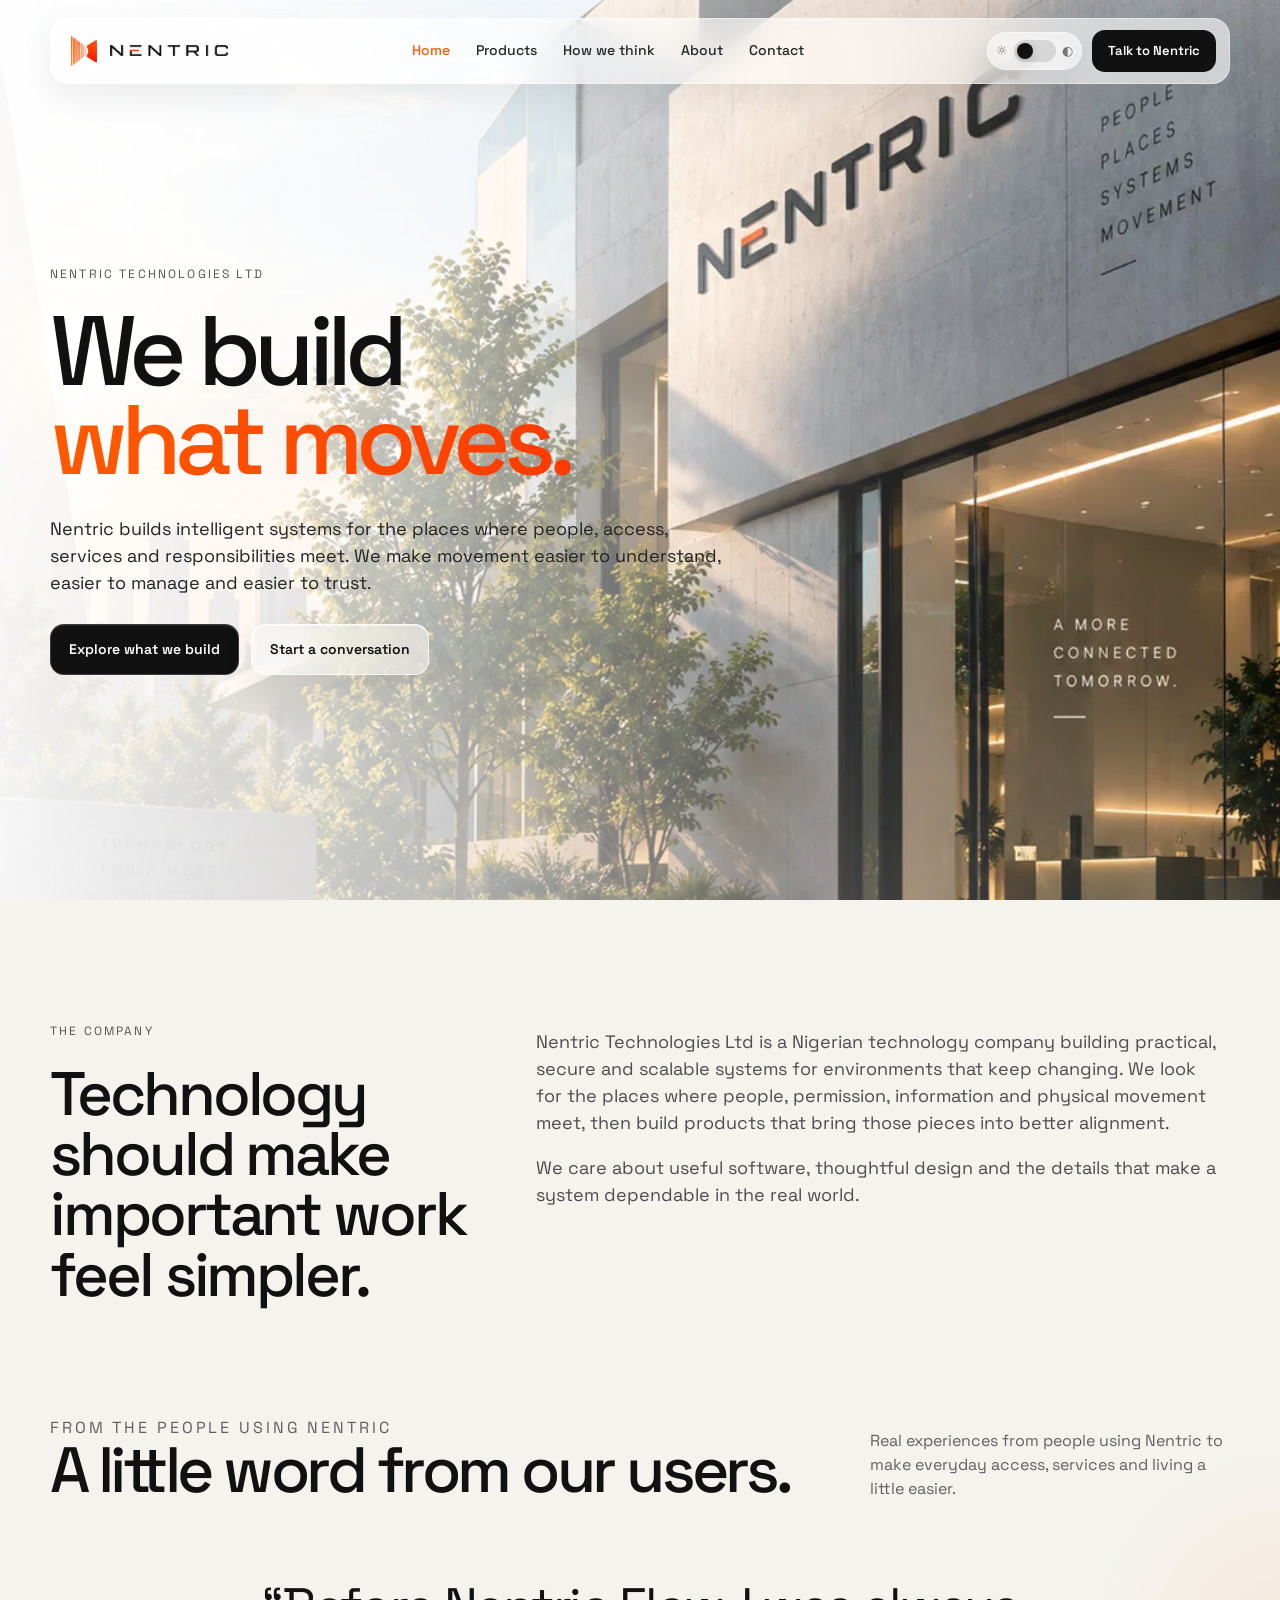
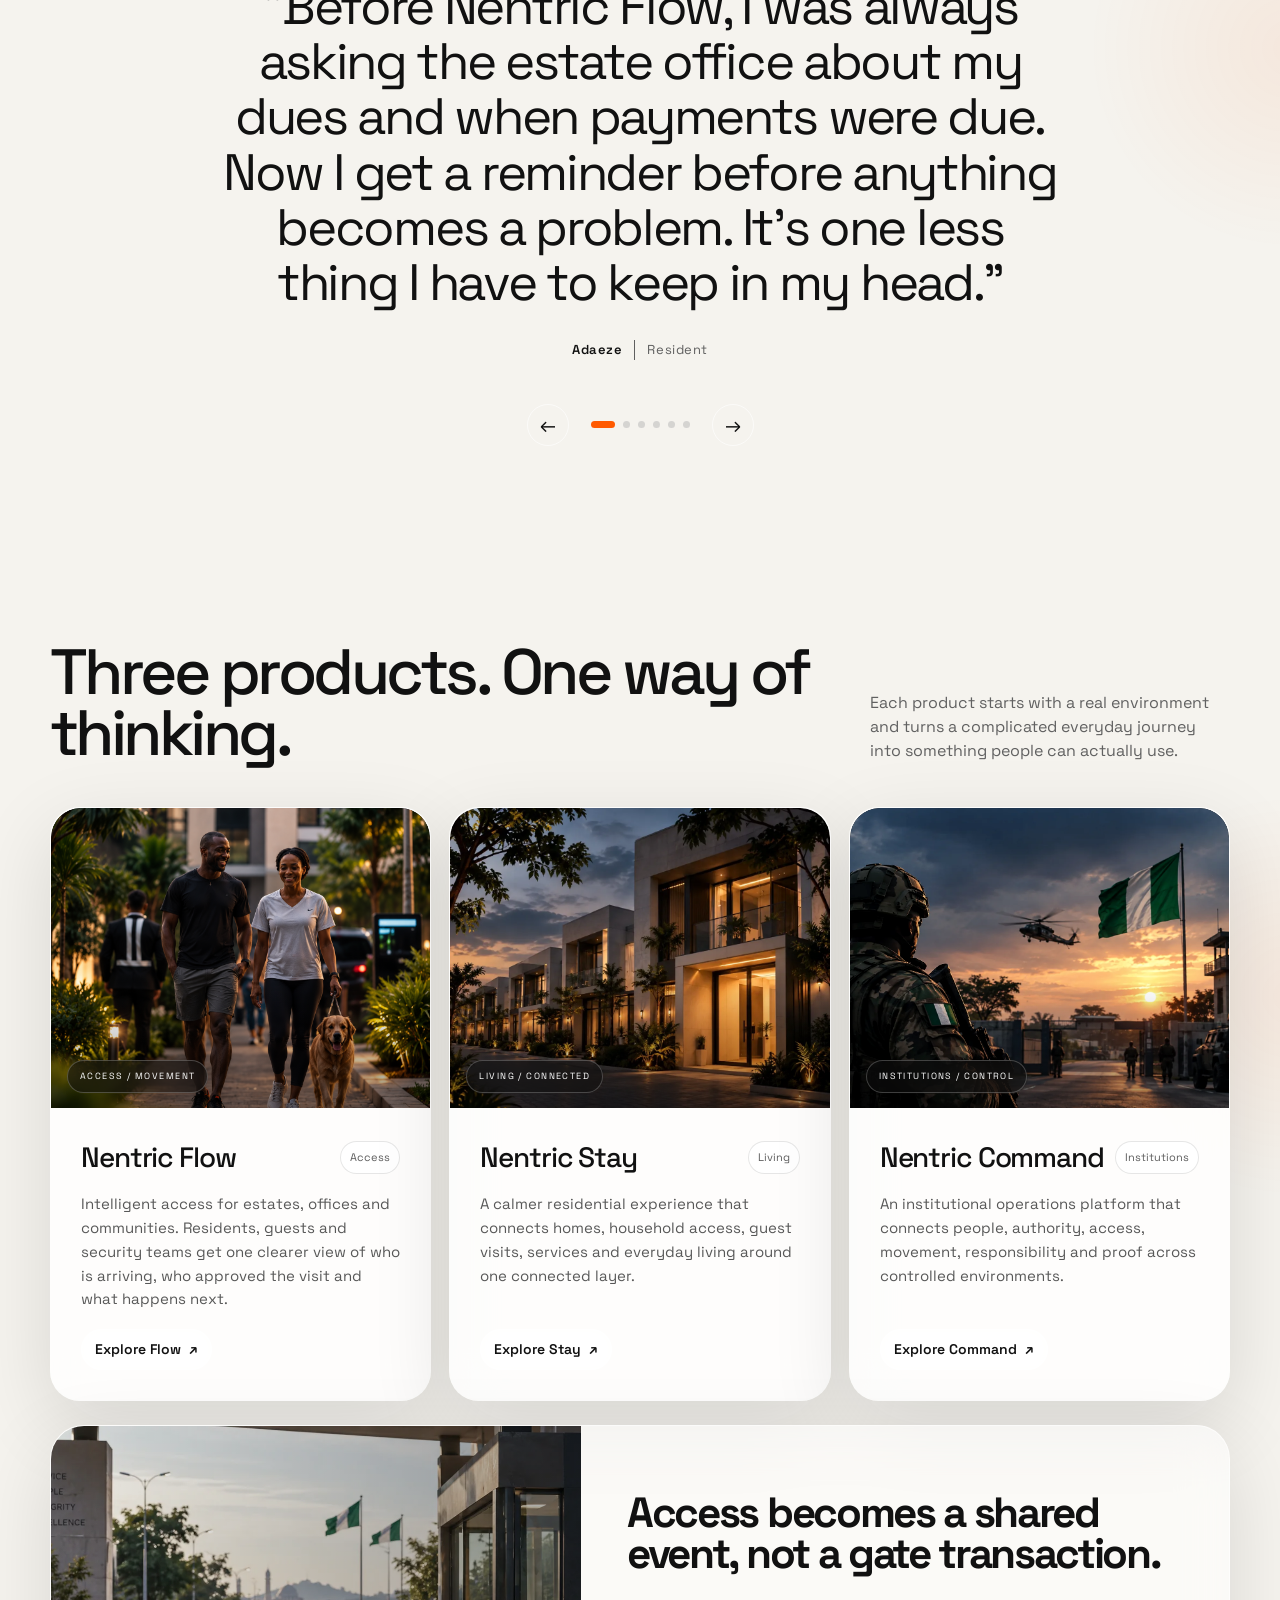
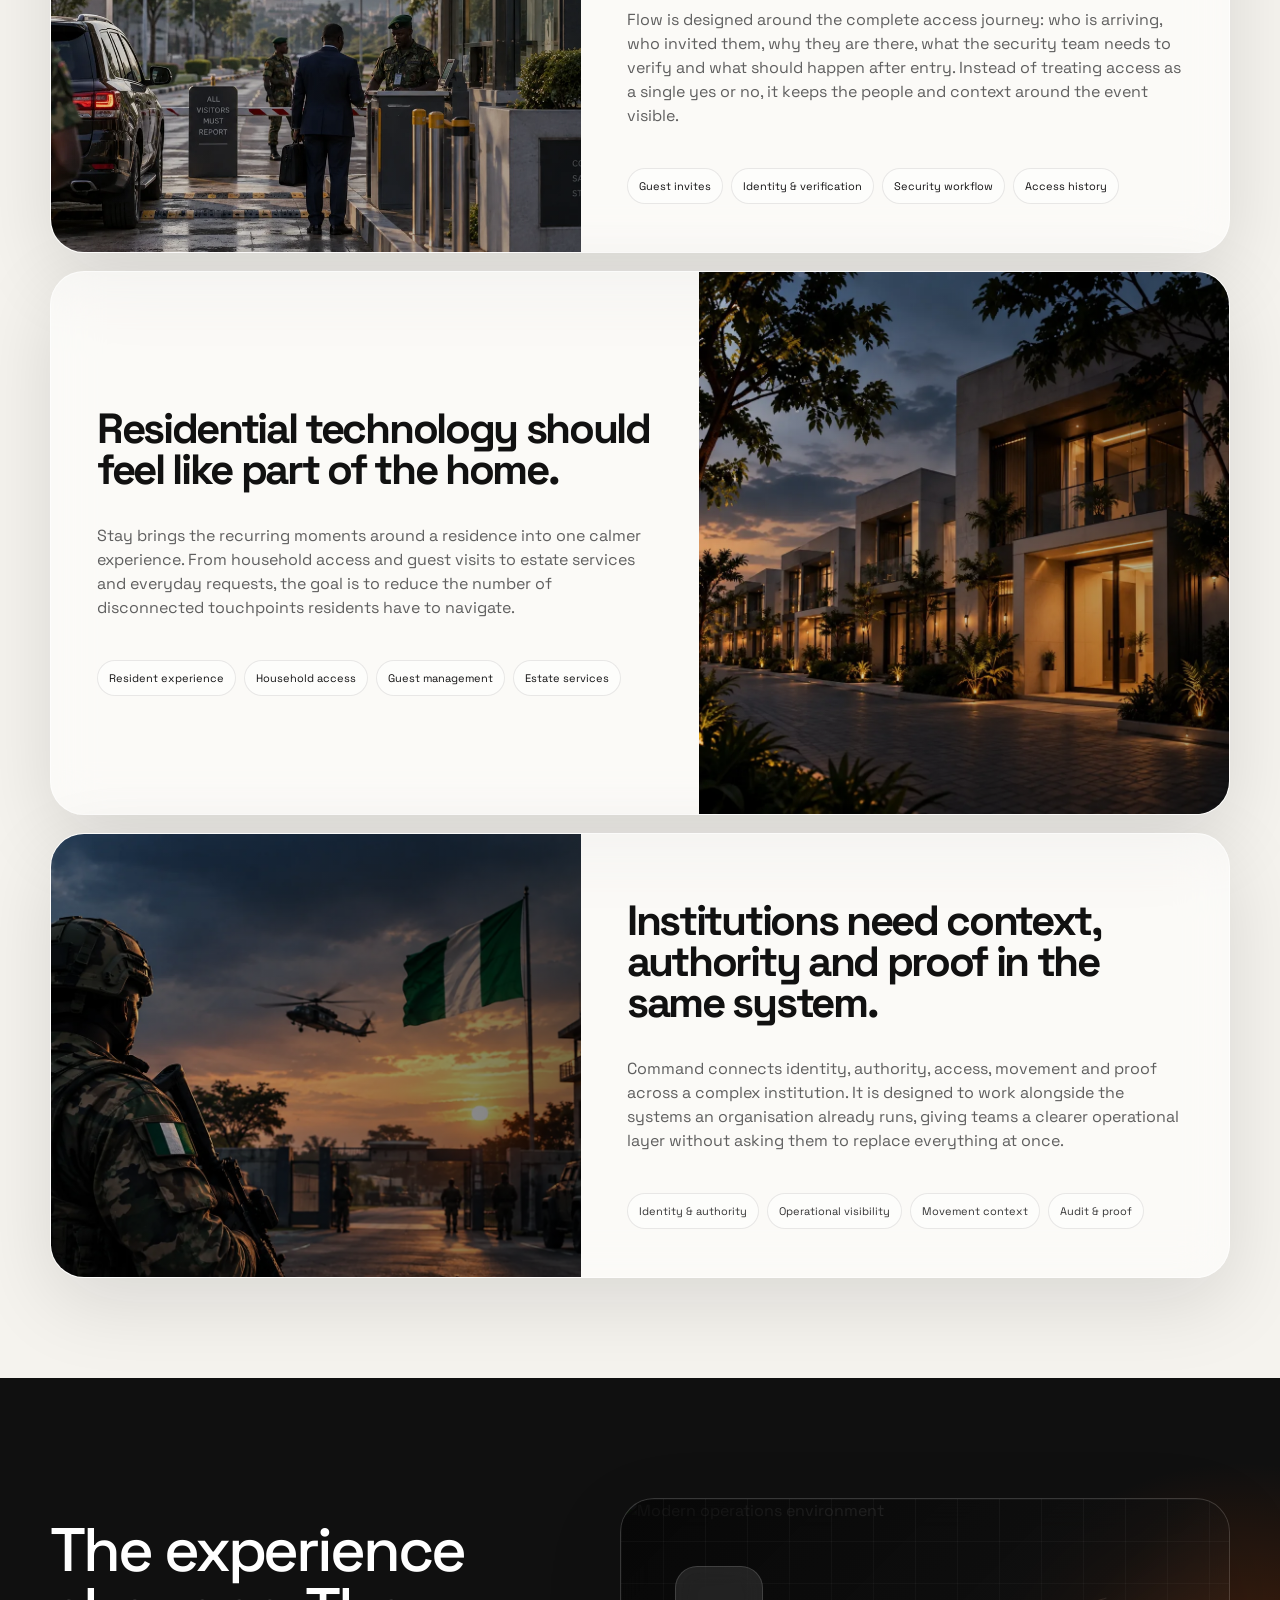
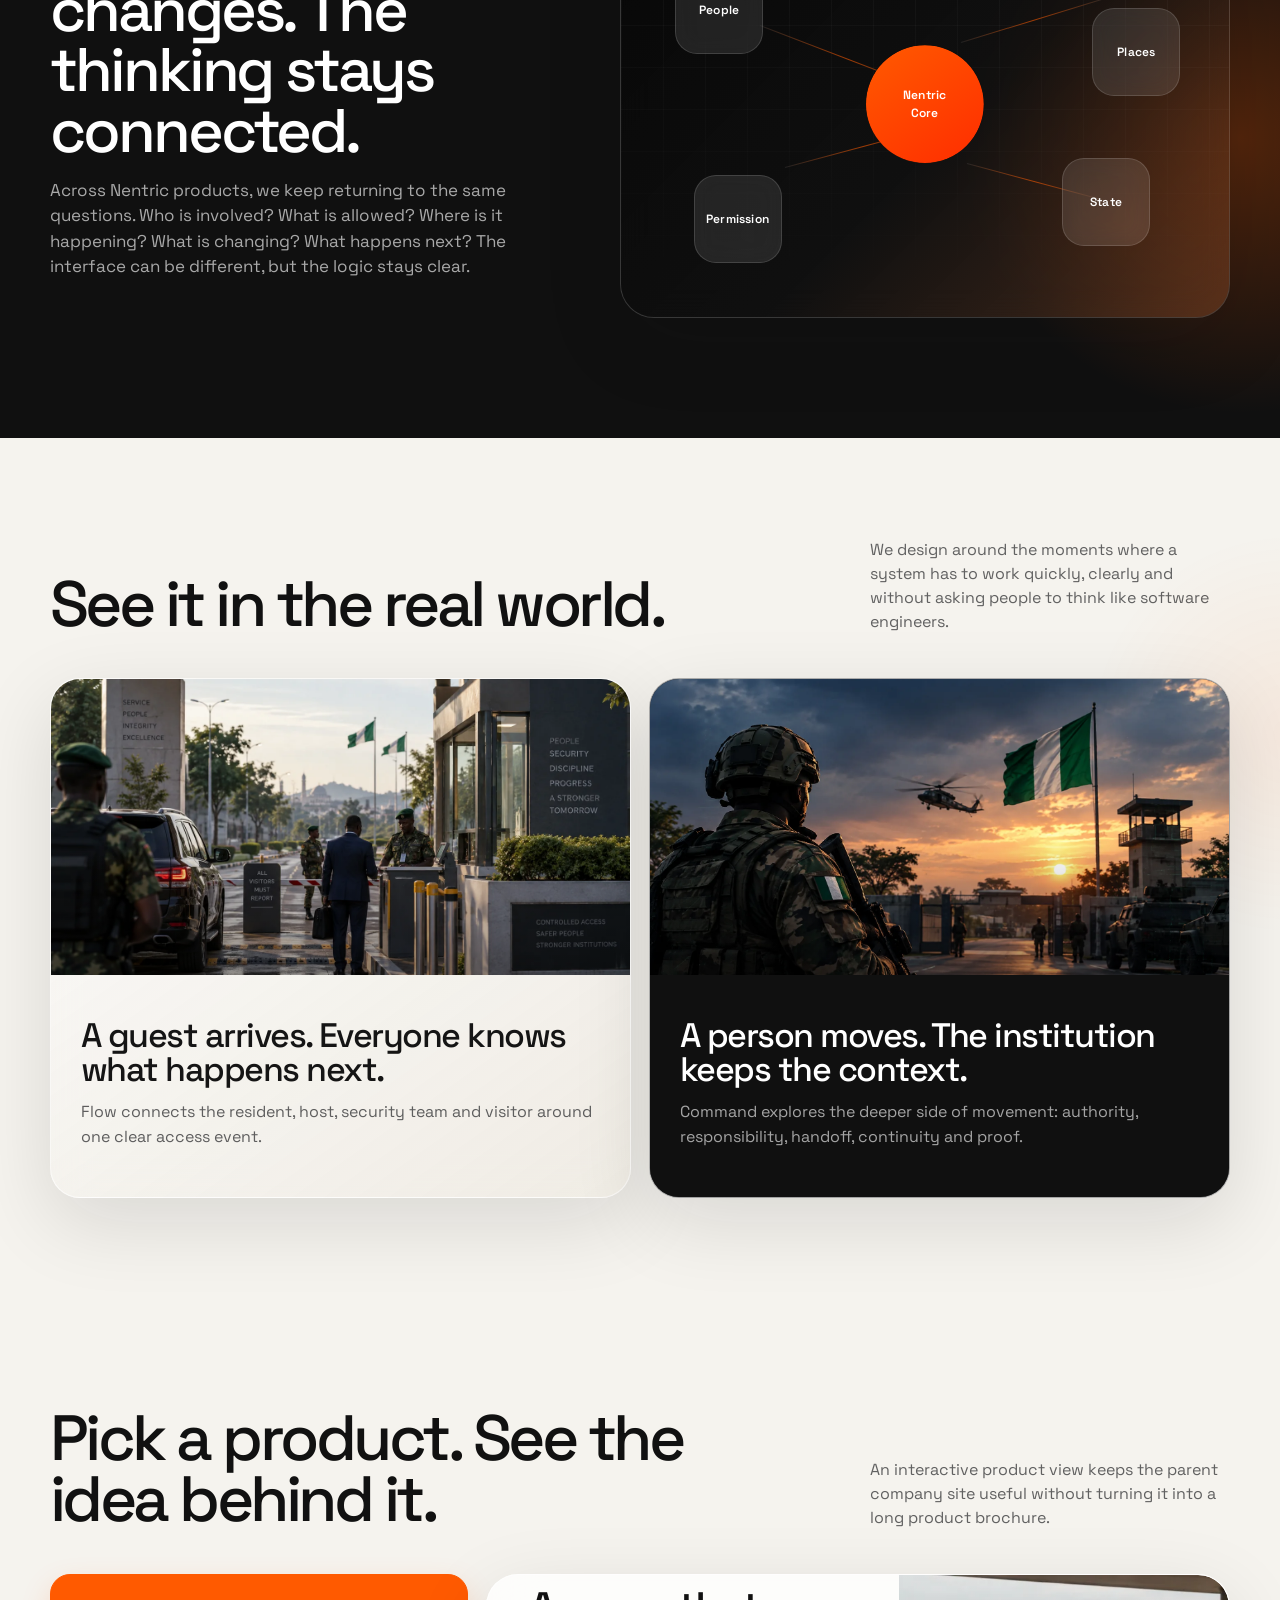
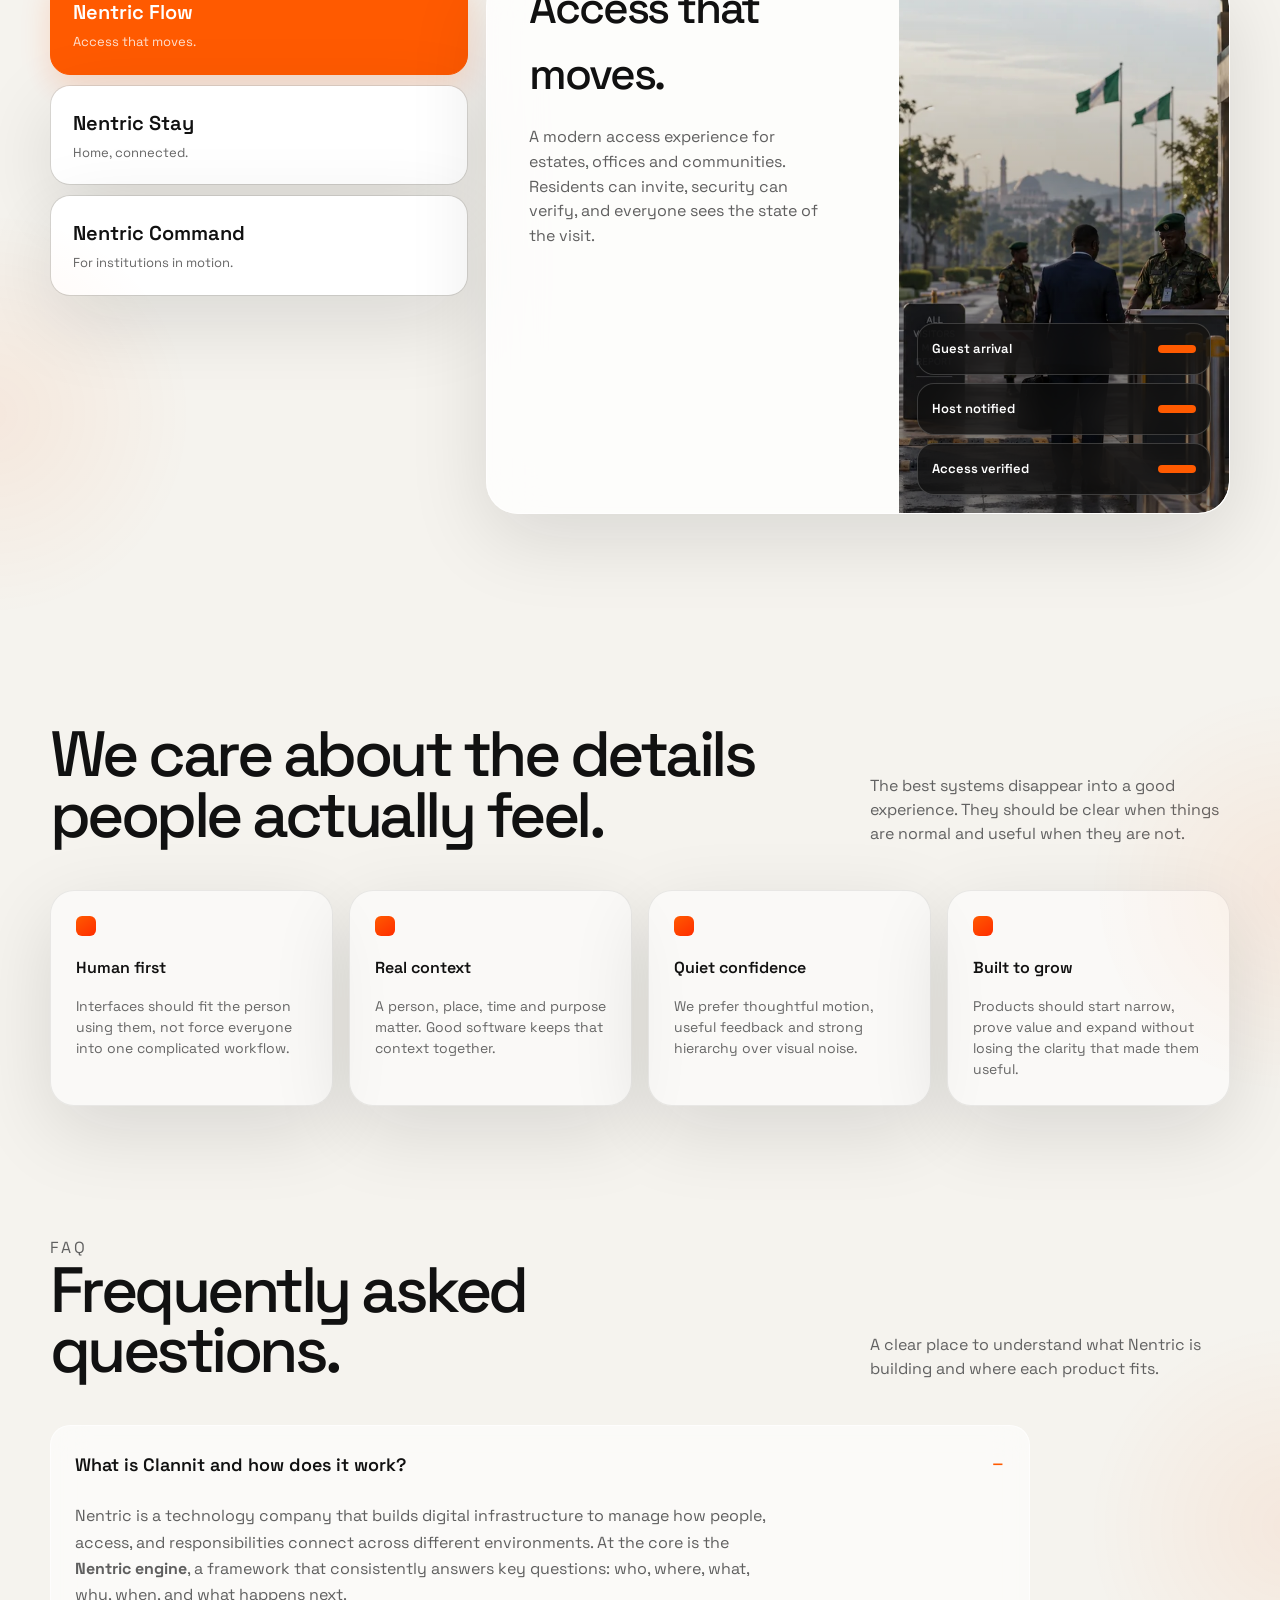
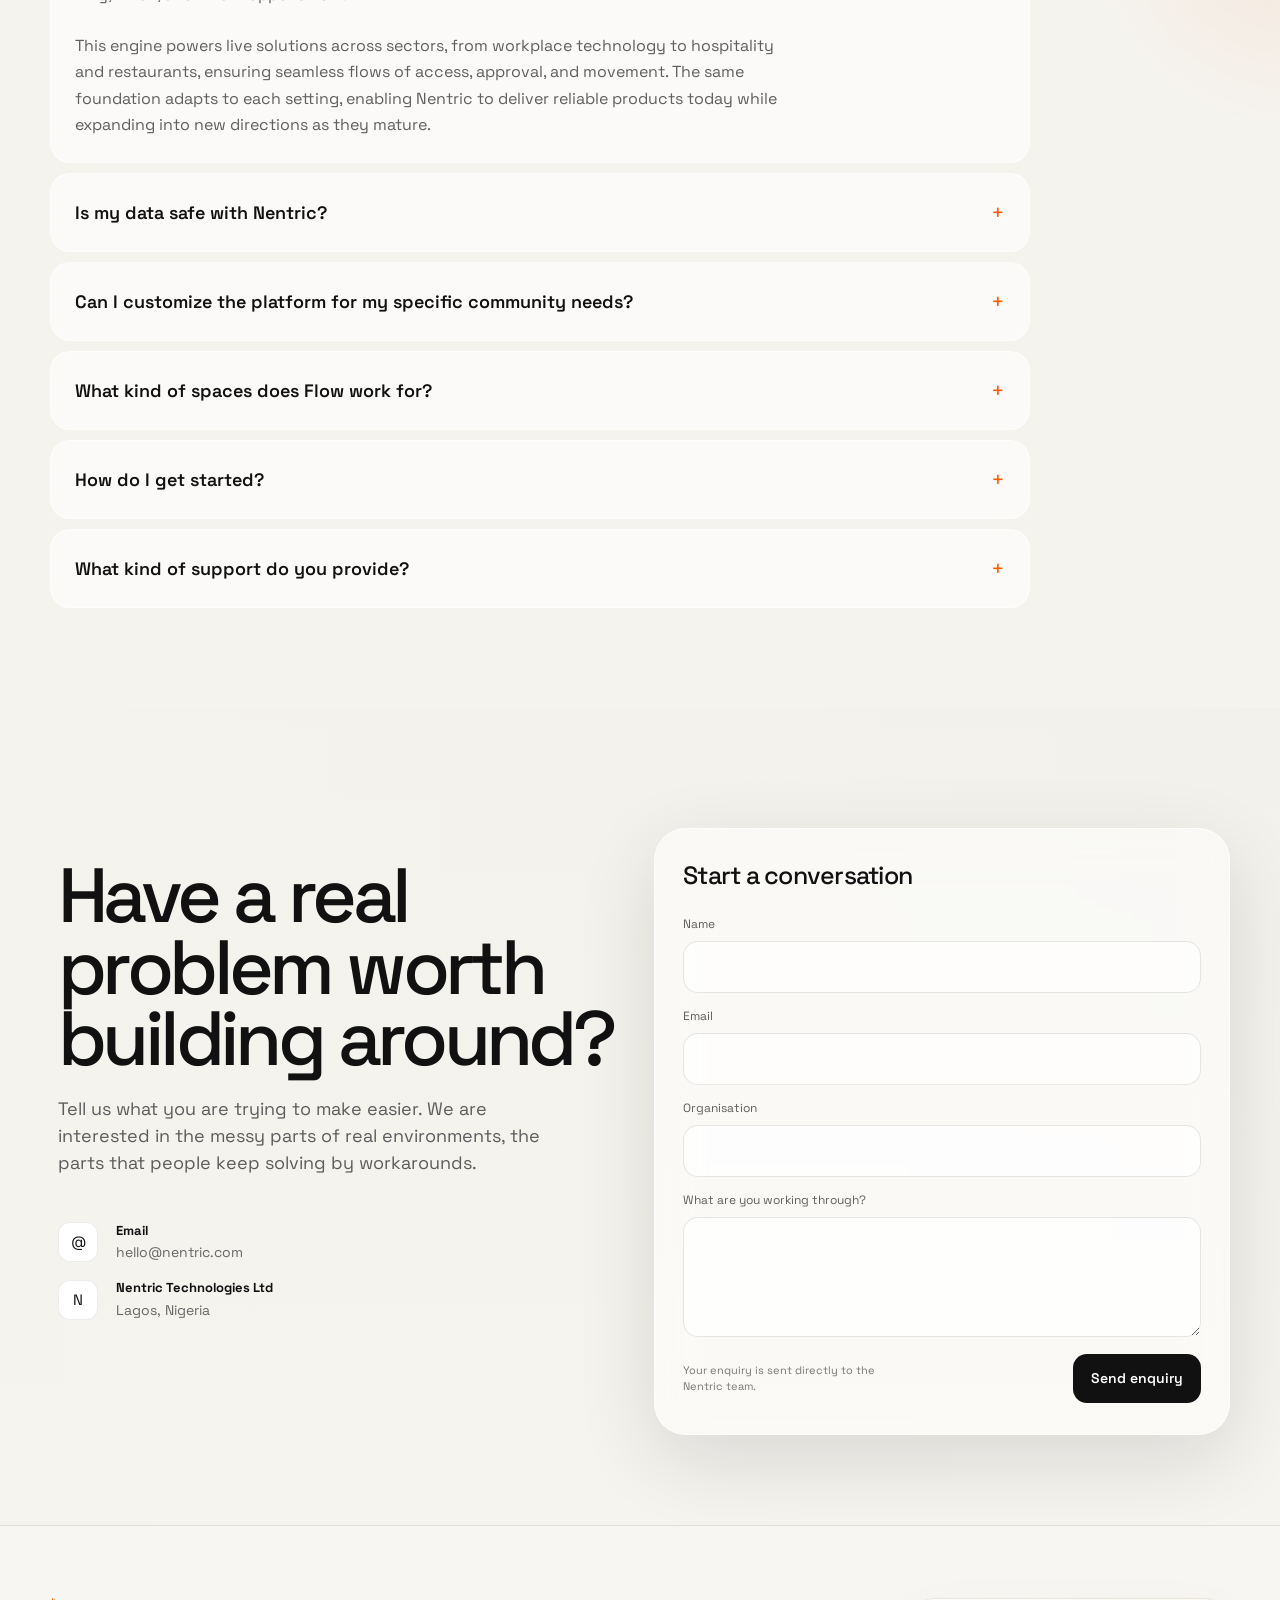
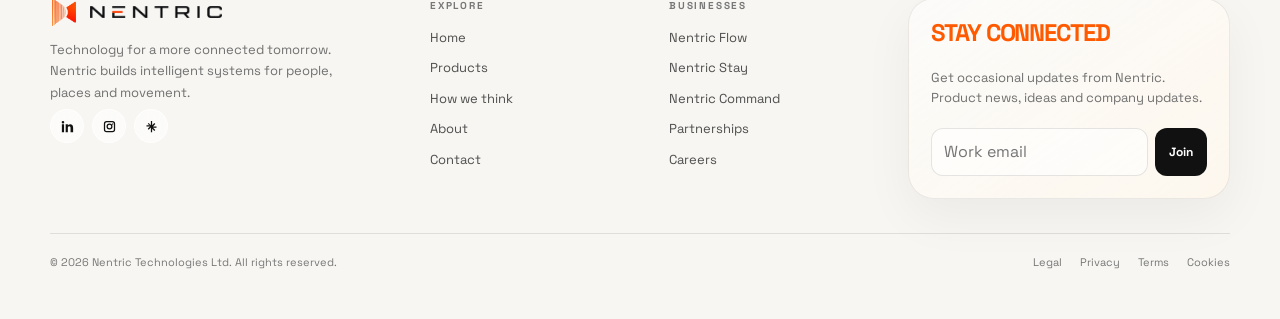
==== index.html @ 9634aa5b "Initial commit via Netlify [skip ci]" ====
<!DOCTYPE html>

<html lang="en">
<head>
<meta charset="utf-8"/>
<meta content="width=device-width, initial-scale=1" name="viewport"/>
<meta content="#111111" name="theme-color"/>
<meta content="Nentric Technologies builds intelligent systems for people, places and the things that move between them." name="description"/>
<title>Nentric Technologies Ltd</title>
<link id="themeFavicon" rel="icon" type="image/png" sizes="64x64" href="assets/favicon-orange.png"/>
<link rel="apple-touch-icon" sizes="180x180" href="assets/apple-touch-icon.png"/>
<link href="https://fonts.googleapis.com" rel="preconnect"/>
<link crossorigin="" href="https://fonts.gstatic.com" rel="preconnect"/>
<link href="https://fonts.googleapis.com/css2?family=Space+Grotesk:wght@300;400;500;600;700&amp;display=swap" rel="stylesheet"/>
<link as="image" fetchpriority="high" href="assets/flow-real-world.webp" rel="preload"/>
<script>(function(){try{var d=localStorage.getItem('nentric-theme')==='dark';if(d)document.documentElement.classList.add('nentric-dark-preload');var f=document.getElementById('themeFavicon');if(f)f.href='assets/favicon-orange.png';}catch(e){}})();</script>
<style id="dark-preload-home">
html.nentric-dark-preload body{background:#080909!important;color:#f7f5f0!important}
html.nentric-dark-preload .site-nav{background:rgba(18,18,18,.62)!important;border-color:rgba(255,255,255,.13)!important;color:#fff!important}
html.nentric-dark-preload .nav-links a{color:#eee!important}
html.nentric-dark-preload .nav-cta{background:#fff!important;color:#111!important}
html.nentric-dark-preload .brand-wordmark{content:url('assets/nentric_wordmark_dark.png')!important}
</style>
<style>

  :root{
    --sunfire:#FF5A00;
    --vermilion:#FF2D00;
    --amber:#FFB43D;
    --bone:#FFF4E6;
    --onyx:#111111;
    --ink:#171717;
    --muted:#6E6E6E;
    --line:rgba(17,17,17,.10);
    --glass:rgba(255,255,255,.48);
    --glass-dark:rgba(17,17,17,.50);
    --shadow:0 20px 70px rgba(17,17,17,.10);
    --radius:28px;
  }
  *{box-sizing:border-box}
  html{scroll-behavior:smooth}
  body{
    margin:0;
    background:#f7f6f2;
    color:var(--onyx);
    font-family:'Space Grotesk',system-ui,-apple-system,BlinkMacSystemFont,'Segoe UI',sans-serif;
    line-height:1.5;
    overflow-x:hidden;
  }
  a{color:inherit;text-decoration:none}
  button,input,textarea{font:inherit}
  button{cursor:pointer}
  img{display:block;max-width:100%}

  .shell{width:min(1180px,calc(100% - 40px));margin:0 auto}

  .site-nav{
    position:fixed;top:18px;left:50%;transform:translateX(-50%);z-index:50;
    width:min(1180px,calc(100% - 32px));
    display:flex;align-items:center;justify-content:space-between;
    padding:11px 13px 11px 18px;
    border:1px solid rgba(255,255,255,.42);
    background:rgba(255,255,255,.60);
    backdrop-filter:blur(18px) saturate(125%);
    -webkit-backdrop-filter:blur(18px) saturate(125%);
    border-radius:18px;
    box-shadow:0 12px 35px rgba(0,0,0,.07);
  }
  .brand-lockup{display:flex;align-items:center;gap:11px;min-width:0}
  .brand-mark{width:33px;height:33px;object-fit:contain}
  .brand-word{font-size:14px;letter-spacing:.24em;font-weight:600;white-space:nowrap}
  .nav-links{display:flex;gap:26px;align-items:center}
  .nav-links a{font-size:14px;font-weight:500;color:#252525;transition:opacity .2s ease}
  .nav-links a:hover{opacity:.62}
  .nav-cta{
    border:0;border-radius:13px;padding:11px 16px;font-weight:600;font-size:13px;
    background:var(--onyx);color:#fff;transition:transform .2s ease,background .2s ease;
  }
  .nav-cta:hover{transform:translateY(-1px);background:#000}

  .hero{min-height:100vh;display:flex;align-items:center;position:relative;overflow:hidden;padding:140px 0 85px}
  .hero::before{content:"";position:absolute;inset:-20%;background:
    radial-gradient(circle at 76% 30%,rgba(255,90,0,.34),transparent 24%),
    radial-gradient(circle at 32% 65%,rgba(255,180,61,.16),transparent 26%),
    linear-gradient(130deg,#f7f6f2 0%,#fff7ec 55%,#f3f1eb 100%);z-index:-3}
  .hero-grid{display:grid;grid-template-columns:1.1fr .9fr;gap:58px;align-items:center}
  .eyebrow{font-size:12px;letter-spacing:.18em;text-transform:uppercase;color:#555;margin-bottom:24px}
  .hero h1{font-size:clamp(58px,7.7vw,112px);line-height:.90;letter-spacing:-.07em;margin:0;max-width:820px;font-weight:500}
  .hero h1 span{display:block}
  .hero h1 .accent{background:linear-gradient(90deg,var(--sunfire),var(--vermilion));-webkit-background-clip:text;background-clip:text;color:transparent}
  .hero-copy{max-width:610px;font-size:18px;color:#444;margin:30px 0 28px}
  .hero-actions{display:flex;gap:12px;flex-wrap:wrap}
  .btn{border:0;border-radius:14px;padding:14px 18px;font-size:14px;font-weight:600;transition:all .2s ease}
  .btn-primary{background:var(--onyx);color:#fff}
  .btn-primary:hover{transform:translateY(-2px);box-shadow:0 12px 26px rgba(17,17,17,.18)}
  .btn-secondary{background:rgba(255,255,255,.62);border:1px solid rgba(17,17,17,.10);backdrop-filter:blur(15px);-webkit-backdrop-filter:blur(15px)}
  .btn-secondary:hover{background:#fff}

  .hero-visual{position:relative;min-height:500px}
  .hero-card{position:absolute;border-radius:32px;box-shadow:var(--shadow);overflow:hidden}
  .hero-main-card{inset:20px 12px 40px 25px;background:linear-gradient(145deg,#1a1a1a,#0f0f0f 55%,#2a130c);color:#fff;padding:38px;display:flex;flex-direction:column;justify-content:space-between}
  .hero-main-card .topline{display:flex;justify-content:space-between;font-size:12px;letter-spacing:.12em;text-transform:uppercase;opacity:.72}
  .hero-main-card h2{font-size:52px;line-height:.95;letter-spacing:-.05em;margin:70px 0 20px;font-weight:500}
  .hero-main-card p{max-width:310px;color:rgba(255,255,255,.65);font-size:15px}
  .hero-chip{position:absolute;right:0;top:0;width:190px;padding:18px;border-radius:24px;background:rgba(255,255,255,.68);backdrop-filter:blur(18px);-webkit-backdrop-filter:blur(18px);border:1px solid rgba(255,255,255,.65);box-shadow:var(--shadow)}
  .hero-chip .mini-mark{width:58px;height:58px;margin-bottom:12px}
  .hero-chip strong{display:block;font-size:14px;margin-bottom:6px}
  .hero-chip span{display:block;color:#555;font-size:12px}
  .hero-orb{position:absolute;left:-12px;bottom:0;width:150px;height:150px;border-radius:50%;background:linear-gradient(145deg,var(--sunfire),var(--vermilion));filter:blur(.2px);box-shadow:0 30px 80px rgba(255,90,0,.34)}

  .intro{padding:110px 0 55px}
  .intro-grid{display:grid;grid-template-columns:.75fr 1.25fr;gap:70px;align-items:start}
  .display{font-size:clamp(36px,4.8vw,67px);line-height:.98;letter-spacing:-.05em;font-weight:500;margin:0}
  .intro-copy{font-size:18px;color:#4d4d4d;max-width:690px}
  .accent-line{width:92px;height:4px;border-radius:4px;background:linear-gradient(90deg,var(--sunfire),var(--vermilion));margin:28px 0}

  .ribbon{padding:18px 0 72px;overflow:hidden}
  .ribbon-track{display:flex;gap:15px;width:max-content;animation:drift 22s linear infinite}
  .ribbon-item{display:flex;align-items:center;gap:18px;font-size:14px;color:#5e5e5e;white-space:nowrap}
  .ribbon-dot{width:8px;height:8px;background:var(--sunfire);border-radius:50%}
  @keyframes drift{to{transform:translateX(-34%)}}

  .section{padding:100px 0}
  .section-head{display:flex;justify-content:space-between;gap:30px;align-items:end;margin-bottom:44px}
  .section-head h2{font-size:clamp(40px,5vw,72px);letter-spacing:-.055em;line-height:.95;margin:0;font-weight:500;max-width:760px}
  .section-head p{max-width:360px;color:#616161;margin:0;font-size:16px}

  .products{display:grid;grid-template-columns:repeat(3,1fr);gap:18px}
  .product-card{position:relative;border-radius:30px;min-height:430px;padding:26px;overflow:hidden;border:1px solid rgba(17,17,17,.08);background:#fff;transition:transform .25s ease,box-shadow .25s ease}
  .product-card:hover{transform:translateY(-5px);box-shadow:0 24px 60px rgba(17,17,17,.10)}
  .product-card::after{content:"";position:absolute;inset:auto -25% -45% 25%;width:260px;height:260px;border-radius:50%;background:radial-gradient(circle,rgba(255,90,0,.20),transparent 68%);pointer-events:none}
  .product-top{display:flex;justify-content:space-between;align-items:start}
  .product-name{font-size:28px;letter-spacing:-.04em;font-weight:500}
  .product-badge{font-size:11px;border:1px solid rgba(17,17,17,.10);border-radius:999px;padding:7px 9px;color:#5d5d5d;background:#fafafa}
  .product-card p{font-size:16px;color:#585858;max-width:290px;margin-top:22px}
  .product-open{position:absolute;left:26px;bottom:24px;border:0;background:none;padding:0;font-weight:600;font-size:14px}
  .product-visual{position:absolute;right:0;bottom:0;width:58%;height:52%;border-top-left-radius:36px;background:linear-gradient(145deg,#fff3e7,#ffffff);border-top:1px solid rgba(255,90,0,.14);border-left:1px solid rgba(255,90,0,.12);display:grid;place-items:center}
  .product-flow .product-visual{background:linear-gradient(145deg,#fff3e7,#fff)}
  .product-command .product-visual{background:linear-gradient(145deg,#191919,#2b180f)}
  .product-stay .product-visual{background:linear-gradient(145deg,#efece5,#fff)}
  .visual-mark{width:110px;height:110px;object-fit:contain;filter:drop-shadow(0 20px 35px rgba(255,90,0,.18))}
  .command-orbit{width:150px;height:150px;border-radius:50%;border:1px solid rgba(255,255,255,.22);position:relative}
  .command-orbit::before,.command-orbit::after{content:"";position:absolute;inset:18px;border-radius:50%;border:1px dashed rgba(255,255,255,.15)}
  .command-orbit::after{inset:48px;border-color:rgba(255,90,0,.55)}
  .stay-home{width:140px;height:110px;border-radius:22px;background:rgba(255,255,255,.72);border:1px solid rgba(17,17,17,.08);backdrop-filter:blur(15px);-webkit-backdrop-filter:blur(15px);box-shadow:0 18px 45px rgba(17,17,17,.10);position:relative}
  .stay-home::before{content:"";position:absolute;left:25px;right:25px;top:30px;height:50px;border-radius:14px 14px 18px 18px;background:linear-gradient(180deg,#fff,#f1ede4)}
  .stay-home::after{content:"";position:absolute;left:60px;top:54px;width:20px;height:28px;border-radius:7px;background:var(--sunfire)}

  .system-section{padding:120px 0;background:#101010;color:#fff;position:relative;overflow:hidden}
  .system-section::before{content:"";position:absolute;width:600px;height:600px;border-radius:50%;background:radial-gradient(circle,rgba(255,90,0,.28),transparent 65%);right:-260px;top:60px}
  .system-inner{display:grid;grid-template-columns:.9fr 1.1fr;gap:70px;align-items:center;position:relative}
  .system-section .eyebrow{color:rgba(255,255,255,.50)}
  .system-section .display{color:#fff}
  .system-copy{color:rgba(255,255,255,.64);font-size:17px;max-width:520px}
  .system-stage{min-height:420px;border-radius:34px;background:rgba(255,255,255,.07);border:1px solid rgba(255,255,255,.11);backdrop-filter:blur(16px);-webkit-backdrop-filter:blur(16px);position:relative;overflow:hidden}
  .stage-grid{position:absolute;inset:0;background-image:linear-gradient(rgba(255,255,255,.055) 1px,transparent 1px),linear-gradient(90deg,rgba(255,255,255,.055) 1px,transparent 1px);background-size:42px 42px;mask-image:linear-gradient(to bottom,rgba(0,0,0,.75),transparent)}
  .stage-node{position:absolute;width:88px;height:88px;border-radius:22px;display:grid;place-items:center;font-size:12px;font-weight:600;text-align:center;letter-spacing:.02em;background:rgba(255,255,255,.10);border:1px solid rgba(255,255,255,.14);backdrop-filter:blur(12px);-webkit-backdrop-filter:blur(12px)}
  .node-a{left:9%;top:16%}.node-b{right:8%;top:26%}.node-c{left:12%;bottom:13%}.node-d{right:13%;bottom:17%}.node-core{left:50%;top:49%;transform:translate(-50%,-50%);width:118px;height:118px;border-radius:50%;background:linear-gradient(145deg,var(--sunfire),var(--vermilion));border:0;color:#fff;box-shadow:0 24px 60px rgba(255,90,0,.28)}
  .stage-line{position:absolute;height:1px;background:linear-gradient(90deg,rgba(255,255,255,.08),rgba(255,90,0,.60),rgba(255,255,255,.08));transform-origin:left center}
  .line-1{left:23%;top:30%;width:31%;transform:rotate(21deg)}
  .line-2{left:56%;top:34%;width:25%;transform:rotate(-17deg)}
  .line-3{left:27%;top:64%;width:27%;transform:rotate(-15deg)}
  .line-4{left:57%;top:63%;width:23%;transform:rotate(15deg)}

  .stories{display:grid;grid-template-columns:1fr 1fr;gap:18px}
  .story{min-height:0;height:520px;border-radius:30px;position:relative;overflow:hidden;padding:0;display:flex;flex-direction:column;justify-content:flex-end;border:1px solid rgba(17,17,17,.12);background:#fff}
  .story-light{background:#fff;color:#151515}
  .story-dark{background:#101010;color:#fff;border-color:rgba(255,255,255,.20)}
  .story-media{position:relative;flex:0 0 57%;min-height:0;overflow:hidden;background:#181818}
  .story-media img{display:block;width:100%;height:100%;object-fit:cover;object-position:center}
  .story-media::after{content:"";position:absolute;inset:auto 0 0;height:45%;background:linear-gradient(180deg,transparent,rgba(0,0,0,.36));pointer-events:none}
  .story-copy{flex:1;min-height:0;padding:27px 30px 30px;display:flex;flex-direction:column;justify-content:center}
  .story h3{font-size:34px;line-height:1;letter-spacing:-.045em;margin:0 0 13px;max-width:560px;font-weight:500}
  .story p{margin:0;color:#5e5e5e;max-width:520px;font-size:16px;line-height:1.55}
  .story-dark p{color:rgba(255,255,255,.62)}
  .story-dark .story-copy{background:#101010}
  .story-art{position:relative;inset:auto;width:100%;height:100%;border:0;border-radius:0;background:transparent;backdrop-filter:none;-webkit-backdrop-filter:none;display:block}
  .story-art .visual-mark{width:98px;height:98px}
  .story-lines{width:130px;height:130px;border-radius:50%;border:1px solid rgba(255,90,0,.45);position:relative}
  .story-lines::before,.story-lines::after{content:"";position:absolute;border:1px solid rgba(255,90,0,.28);border-radius:50%}
  .story-lines::before{inset:18px}.story-lines::after{inset:38px}
  body.dark-theme .story-light{background:#151515;color:#fff;border-color:rgba(255,255,255,.20)}
  body.dark-theme .story-light .story-copy{background:#151515}

  .interactive{padding:110px 0}
  .explorer{display:grid;grid-template-columns:.72fr 1.28fr;gap:18px}
  .explorer-nav{display:flex;flex-direction:column;gap:10px}
  .explorer-tab{border:1px solid rgba(17,17,17,.10);background:#fff;border-radius:20px;padding:22px;text-align:left;transition:.2s ease}
  .explorer-tab strong{display:block;font-size:20px;font-weight:600}
  .explorer-tab span{display:block;margin-top:5px;font-size:13px;color:#666}
  .explorer-tab.active{background:var(--onyx);color:#fff;border-color:var(--onyx)}
  .explorer-tab.active span{color:rgba(255,255,255,.55)}
  .explorer-view{border-radius:32px;min-height:435px;overflow:hidden;padding:34px;position:relative;background:linear-gradient(145deg,#fff6eb,#fff)}
  .explorer-view.command{background:linear-gradient(145deg,#151515,#25150e);color:#fff}
  .explorer-view.stay{background:linear-gradient(145deg,#efebe2,#fff)}
  .explorer-view h3{margin:0;font-size:44px;letter-spacing:-.05em;font-weight:500}
  .explorer-view p{max-width:520px;font-size:16px;line-height:1.55;color:#595959;margin-top:16px}
  .explorer-view.command p{color:rgba(255,255,255,.62)}
  .explorer-scene{position:absolute;right:28px;bottom:25px;width:48%;height:52%;border-radius:28px;background:rgba(255,255,255,.52);border:1px solid rgba(17,17,17,.08);backdrop-filter:blur(18px);-webkit-backdrop-filter:blur(18px);display:flex;align-items:center;justify-content:center}
  .explorer-view.command .explorer-scene{background:rgba(255,255,255,.06);border-color:rgba(255,255,255,.12)}
  .scene-stack{width:180px;display:grid;gap:10px}
  .scene-card{height:52px;border-radius:16px;border:1px solid rgba(17,17,17,.07);background:rgba(255,255,255,.74);display:flex;align-items:center;justify-content:space-between;padding:0 14px;font-size:12px;color:#3e3e3e}
  .command .scene-card{background:rgba(255,255,255,.08);border-color:rgba(255,255,255,.08);color:#fff}
  .scene-pill{width:38px;height:8px;border-radius:8px;background:var(--sunfire)}

  .principles{display:grid;grid-template-columns:repeat(4,1fr);gap:16px}
  .principle{padding:25px;border-radius:24px;border:1px solid rgba(17,17,17,.08);background:rgba(255,255,255,.52);min-height:180px}
  .principle strong{font-size:16px;display:block;margin-bottom:16px;font-weight:600}
  .principle p{margin:0;font-size:14px;color:#666}
  .principle-mark{width:20px;height:20px;border-radius:6px;background:linear-gradient(145deg,var(--sunfire),var(--vermilion));margin-bottom:20px}

  .contact{padding:120px 0 90px;background:linear-gradient(180deg,#ecebe7,#f7f6f2)}
  .contact-grid{display:grid;grid-template-columns:1fr 1fr;gap:28px;align-items:stretch}
  .contact-copy{padding:32px 8px}
  .contact-copy h2{font-size:clamp(46px,6vw,80px);line-height:.93;letter-spacing:-.06em;margin:0 0 20px;font-weight:500}
  .contact-copy p{font-size:18px;color:#5c5c5c;max-width:520px}
  .contact-meta{margin-top:45px;display:grid;gap:14px}
  .meta-row{display:flex;gap:18px;align-items:center}
  .meta-icon{width:40px;height:40px;border-radius:12px;background:#fff;border:1px solid rgba(17,17,17,.08);display:grid;place-items:center;font-size:15px}
  .meta-row strong{display:block;font-size:13px}.meta-row span{font-size:14px;color:#666}
  .contact-card{border-radius:32px;padding:28px;background:rgba(255,255,255,.52);backdrop-filter:blur(22px) saturate(130%);-webkit-backdrop-filter:blur(22px) saturate(130%);border:1px solid rgba(255,255,255,.68);box-shadow:0 24px 70px rgba(17,17,17,.08)}
  .contact-card h3{margin:0 0 20px;font-size:25px;font-weight:500;letter-spacing:-.03em}
  .field{display:grid;gap:8px;margin-bottom:14px}
  .field label{font-size:12px;color:#5e5e5e}
  .field input,.field textarea{width:100%;border-radius:15px;border:1px solid rgba(17,17,17,.10);background:rgba(255,255,255,.70);padding:13px 14px;outline:none;transition:border .2s ease,background .2s ease}
  .field textarea{min-height:120px;resize:vertical}
  .field input:focus,.field textarea:focus{border-color:rgba(255,90,0,.65);background:#fff}
  .form-foot{display:flex;justify-content:space-between;align-items:center;gap:16px;margin-top:6px}
  .form-note{font-size:11px;color:#777;max-width:220px}
  .success{margin-top:12px;font-size:13px;color:#7c3500;display:none}

  footer{padding:30px 0 48px;background:#f7f6f2;border-top:1px solid var(--line)}
  .footer-inner{display:flex;justify-content:space-between;gap:20px;align-items:end}
  .footer-left p{margin:10px 0 0;color:#707070;font-size:13px}
  .footer-right{display:flex;gap:25px;font-size:13px;color:#555}

  .reveal{opacity:1;transform:none;transition:none}.reveal.visible{opacity:1;transform:none}
  .cursor-glow{position:fixed;pointer-events:none;width:260px;height:260px;border-radius:50%;background:radial-gradient(circle,rgba(255,90,0,.10),transparent 68%);transform:translate(-50%,-50%);z-index:-1;mix-blend-mode:multiply}

  @media (max-width:950px){
    .nav-links{display:none}
    .hero-grid,.intro-grid,.system-inner,.explorer,.contact-grid{grid-template-columns:1fr}
    .hero{padding-top:130px}
    .hero-visual{min-height:440px}
    .products{grid-template-columns:1fr}
    .principles{grid-template-columns:1fr 1fr}
    .section-head{align-items:start;flex-direction:column}
    .stories{grid-template-columns:1fr}
    .story{min-height:420px}
  }
  @media (max-width:620px){
    .shell{width:min(100% - 24px,1180px)}
    .site-nav{width:calc(100% - 20px);top:10px}
    .brand-word{font-size:12px;letter-spacing:.18em}
    .nav-cta{padding:10px 12px;font-size:12px}
    .hero{padding-bottom:50px}
    .hero h1{font-size:clamp(48px,14vw,82px)}
    .hero-copy{font-size:16px}
    .hero-main-card{inset:14px 0 20px 8px;padding:28px}
    .hero-main-card h2{font-size:42px;margin-top:80px}
    .hero-chip{width:160px}
    .intro,.section,.interactive,.contact{padding:82px 0}
    .display{font-size:40px}
    .principles{grid-template-columns:1fr}
    .stories{grid-template-columns:1fr}
    .story{min-height:390px}
    .explorer-view{min-height:520px}
    .explorer-scene{position:relative;right:auto;bottom:auto;margin-top:32px;width:100%;height:180px}
    .form-foot{align-items:flex-start;flex-direction:column}
    .footer-inner{align-items:flex-start;flex-direction:column}
    .footer-right{flex-wrap:wrap}
  }
  @media (prefers-reduced-motion:reduce){
    html{scroll-behavior:auto}
    .ribbon-track{animation:none}
    .reveal{transition:none}
  }

  /* NENTRIC PREMIUM LAYER */
  :root{
    --page:#f5f3ee;
    --surface:rgba(255,255,255,.58);
    --surface-strong:rgba(255,255,255,.78);
    --text:#111;
    --muted2:#5f5f5f;
    --glass-border:rgba(255,255,255,.62);
    --glass-shadow:0 24px 80px rgba(17,17,17,.12);
  }
  body{background:var(--page);color:var(--text);transition:background .45s ease,color .45s ease}
  .nav-actions{display:flex;align-items:center;gap:10px}
  .theme-toggle{display:flex;align-items:center;gap:6px;height:38px;padding:5px 8px;border-radius:999px;border:1px solid rgba(255,255,255,.55);background:rgba(255,255,255,.42);backdrop-filter:blur(18px) saturate(140%);-webkit-backdrop-filter:blur(18px) saturate(140%);box-shadow:0 10px 28px rgba(0,0,0,.06);color:var(--text)}
  .theme-icon{font-size:13px;line-height:1;opacity:.55}
  .theme-track{width:42px;height:22px;border-radius:999px;background:rgba(17,17,17,.12);padding:3px;display:flex;align-items:center}
  .theme-knob{width:16px;height:16px;border-radius:50%;background:#111;display:block;transition:transform .3s ease,background .3s ease;box-shadow:0 3px 10px rgba(0,0,0,.18)}
  .theme-toggle[aria-pressed="true"] .theme-knob{transform:translateX(20px);background:var(--sunfire)}
  .hero-main-card{isolation:isolate}
  .hero-photo{position:absolute;inset:0;background-image:url('assets/home-local/hero-bright-upload.png');background-size:cover;background-position:center;z-index:-3;transform:scale(1.02)}
  .hero-photo-overlay{position:absolute;inset:0;background:linear-gradient(135deg,rgba(8,8,8,.92) 0%,rgba(8,8,8,.64) 48%,rgba(8,8,8,.28) 100%);z-index:-2}
  .hero-main-copy{position:relative;z-index:2}
  .glass-kicker{display:inline-flex;padding:7px 10px;border:1px solid rgba(255,255,255,.20);border-radius:999px;background:rgba(255,255,255,.09);backdrop-filter:blur(14px);font-size:10px;letter-spacing:.14em;color:rgba(255,255,255,.74)}
  .hero-main-card h2{font-size:clamp(48px,4vw,66px)}
  .hero-main-card p{color:rgba(255,255,255,.78)}
  .hero-chip,.btn-secondary,.product-card,.story-art,.explorer-tab,.principle,.contact-card,.system-stage,.explorer-scene{box-shadow:var(--glass-shadow)}
  .product-card{background:var(--surface);backdrop-filter:blur(22px) saturate(135%);-webkit-backdrop-filter:blur(22px) saturate(135%);border-color:var(--glass-border)}
  .product-card .product-visual{width:64%;height:58%;overflow:hidden;background:#222}
  .product-photo{width:100%;height:100%;object-fit:cover;transition:transform .55s cubic-bezier(.2,.7,.2,1),filter .35s ease}
  .product-card:hover .product-photo{transform:scale(1.07)}
  .product-visual::after{content:"";position:absolute;inset:0;background:linear-gradient(180deg,transparent 38%,rgba(0,0,0,.55));pointer-events:none}
  .image-glass-label{position:absolute;left:16px;bottom:14px;z-index:2;color:#fff;font-size:9px;letter-spacing:.16em;text-transform:uppercase;padding:8px 10px;border:1px solid rgba(255,255,255,.26);border-radius:999px;background:rgba(15,15,15,.28);backdrop-filter:blur(12px)}
  .product-flow .product-visual,.product-stay .product-visual,.product-command .product-visual{border:0;border-radius:30px 0 0 0}
  .product-command .product-visual{background:#151515}
  .product-command .product-visual .image-glass-label{color:#fff}
  .product-deep-grid{display:grid;gap:18px;margin-top:24px}
  .deep-card{display:grid;grid-template-columns:.9fr 1.1fr;min-height:420px;border-radius:34px;overflow:hidden;border:1px solid rgba(255,255,255,.58);background:var(--surface);backdrop-filter:blur(24px) saturate(135%);-webkit-backdrop-filter:blur(24px) saturate(135%);box-shadow:var(--glass-shadow)}
  .deep-card:nth-child(even){grid-template-columns:1.1fr .9fr}
  .deep-card:nth-child(even) .deep-image{order:2}
  .deep-image{min-height:100%;position:relative;overflow:hidden}
  .deep-image img{width:100%;height:100%;min-height:420px;object-fit:cover;transition:transform .7s ease}
  .deep-card:hover .deep-image img{transform:scale(1.04)}
  .deep-image::after{content:"";position:absolute;inset:0;background:linear-gradient(90deg,rgba(0,0,0,.05),rgba(0,0,0,.34))}
  .deep-content{padding:48px 46px;display:flex;flex-direction:column;justify-content:center}
  .deep-index{font-size:10px;letter-spacing:.18em;color:var(--sunfire);font-weight:700}
  .deep-content h3{font-size:clamp(32px,3.3vw,56px);line-height:.97;letter-spacing:-.055em;margin:18px 0}
  .deep-content p{font-size:16px;color:var(--muted2);max-width:590px}.deep-command .deep-content{color:var(--text)}.deep-command .deep-content p{color:var(--muted2)}
  .deep-points{display:flex;flex-wrap:wrap;gap:8px;margin-top:24px}
  .deep-points span{font-size:11px;padding:9px 11px;border:1px solid rgba(17,17,17,.09);background:rgba(255,255,255,.52);border-radius:999px}
  .system-stage{isolation:isolate}
  .system-photo{position:absolute;inset:0;width:100%;height:100%;object-fit:cover;opacity:.42;z-index:-3}
  .system-photo-overlay{position:absolute;inset:0;background:linear-gradient(135deg,rgba(5,5,5,.92),rgba(5,5,5,.60) 55%,rgba(255,90,0,.16));z-index:-2}
  .story{box-shadow:var(--glass-shadow);border:1px solid rgba(255,255,255,.58)}
  .story-light{background:linear-gradient(145deg,rgba(255,255,255,.62),rgba(238,234,226,.78));backdrop-filter:blur(20px)}
  .story-dark{background:linear-gradient(145deg,rgba(19,19,19,.96),rgba(15,15,15,.78));backdrop-filter:blur(20px)}
  .story-photo{width:260px;height:220px;overflow:hidden;background:#222;border:1px solid rgba(255,255,255,.25)}
  .story-photo img{width:100%;height:100%;object-fit:cover;transition:transform .55s ease}
  .story:hover .story-photo img{transform:scale(1.05)}
  .story-photo-glass{position:absolute;left:12px;bottom:12px;right:12px;padding:8px 10px;border-radius:12px;background:rgba(10,10,10,.34);color:#fff;font-size:9px;letter-spacing:.12em;backdrop-filter:blur(12px);border:1px solid rgba(255,255,255,.22)}
  .explorer-view{background:var(--surface-strong);backdrop-filter:blur(26px) saturate(135%);-webkit-backdrop-filter:blur(26px) saturate(135%);border:1px solid var(--glass-border);box-shadow:var(--glass-shadow)}
  .explorer-scene{overflow:hidden}
  .explorer-image{position:absolute;inset:0;width:100%;height:100%;object-fit:cover;transition:opacity .3s ease}
  .explorer-image-shade{position:absolute;inset:0;background:linear-gradient(135deg,rgba(10,10,10,.18),rgba(10,10,10,.66))}
  .scene-stack{position:relative;z-index:2}
  .scene-card{background:rgba(255,255,255,.74);backdrop-filter:blur(18px);box-shadow:0 10px 24px rgba(0,0,0,.10)}
  .contact{position:relative;overflow:hidden}
  .contact::before{content:"";position:absolute;inset:0;background:linear-gradient(90deg,rgba(245,243,238,.94),rgba(245,243,238,.72)),url('https://images.unsplash.com/photo-1497366754035-f200968a6e72?auto=format&fit=crop&w=1800&q=88') center/cover;z-index:0}
  .contact-grid{position:relative;z-index:1}
  .contact-card{background:rgba(255,255,255,.50)}
  .section,.interactive,.intro{position:relative}
  .section::before,.interactive::before{content:"";position:absolute;width:420px;height:420px;border-radius:50%;background:radial-gradient(circle,rgba(255,90,0,.07),transparent 68%);pointer-events:none}
  .section::before{right:-220px;top:10%}.interactive::before{left:-220px;bottom:0}

  /* DARK THEME */
  body.dark-theme{
    --page:#080909;
    --surface:rgba(255,255,255,.065);
    --surface-strong:rgba(255,255,255,.09);
    --text:#f7f5f0;
    --muted2:rgba(255,255,255,.64);
    --glass-border:rgba(255,255,255,.14);
    --glass-shadow:0 26px 90px rgba(0,0,0,.35);
    background:#080909;color:#f7f5f0;
  }
  body.dark-theme .site-nav{background:rgba(18,18,18,.62);border-color:rgba(255,255,255,.13);color:#fff}
  body.dark-theme .nav-links a{color:#eee}
  body.dark-theme .nav-cta{background:#fff;color:#111}
  body.dark-theme .theme-toggle{background:rgba(255,255,255,.08);border-color:rgba(255,255,255,.14);color:#fff}
  body.dark-theme .theme-track{background:rgba(255,255,255,.15)}
  body.dark-theme .theme-knob{background:#fff}
  body.dark-theme .hero::before{background:radial-gradient(circle at 76% 30%,rgba(255,90,0,.28),transparent 24%),radial-gradient(circle at 32% 65%,rgba(255,180,61,.08),transparent 26%),linear-gradient(130deg,#080909,#14110f 58%,#090909)}
  body.dark-theme .hero-copy,body.dark-theme .intro-copy,body.dark-theme .section-head p,body.dark-theme .story-light p,body.dark-theme .principle p,body.dark-theme .contact-copy p{color:rgba(255,255,255,.66)}
  body.dark-theme .btn-secondary{background:rgba(255,255,255,.08);border-color:rgba(255,255,255,.15);color:#fff}
  body.dark-theme .product-card,body.dark-theme .deep-card,body.dark-theme .explorer-tab,body.dark-theme .principle{color:#fff}
  body.dark-theme .product-badge{background:rgba(255,255,255,.06);color:#fff;border-color:rgba(255,255,255,.14)}
  body.dark-theme .product-card p{color:rgba(255,255,255,.62)}
  body.dark-theme .deep-points span{background:rgba(255,255,255,.05);color:#fff;border-color:rgba(255,255,255,.12)}
  body.dark-theme .explorer-tab{background:rgba(255,255,255,.05);border-color:rgba(255,255,255,.13)}
  body.dark-theme .explorer-tab.active{background:#fff;color:#111}
  body.dark-theme .explorer-tab.active span{color:#666}
  body.dark-theme .explorer-view{color:#fff;background:rgba(255,255,255,.08)}
  body.dark-theme .explorer-view p{color:rgba(255,255,255,.66)}
  body.dark-theme .explorer-view.stay{background:rgba(255,255,255,.08)}
  body.dark-theme .contact{background:#0c0c0c}
  body.dark-theme .contact::before{background:linear-gradient(90deg,rgba(8,9,9,.96),rgba(8,9,9,.72)),url('https://images.unsplash.com/photo-1497366754035-f200968a6e72?auto=format&fit=crop&w=1800&q=88') center/cover}
  body.dark-theme .contact-card{background:rgba(255,255,255,.07)}
  body.dark-theme .field label,body.dark-theme .form-note{color:rgba(255,255,255,.52)}
  body.dark-theme .field input,body.dark-theme .field textarea{background:rgba(255,255,255,.07);color:#fff;border-color:rgba(255,255,255,.13)}
  body.dark-theme .meta-icon{background:rgba(255,255,255,.07);color:#fff;border-color:rgba(255,255,255,.12)}
  body.dark-theme footer{background:#080909;border-color:rgba(255,255,255,.10);color:#fff}
  body.dark-theme .footer-right{color:rgba(255,255,255,.64)}
  body.dark-theme .footer-left p{color:rgba(255,255,255,.52)}
  body.dark-theme .ribbon-item{color:rgba(255,255,255,.55)}
  body.dark-theme .accent-line{box-shadow:0 0 24px rgba(255,90,0,.22)}
  body.dark-theme .system-section{background:#050606}

  @media (max-width:950px){
    .nav-actions{margin-left:auto}
    .deep-card,.deep-card:nth-child(even){grid-template-columns:1fr}
    .deep-card:nth-child(even) .deep-image{order:0}
    .deep-image img{min-height:300px}
  }
  @media (max-width:620px){
    .theme-toggle{padding:4px 6px}.theme-icon{display:none}
    .nav-actions{gap:6px}
    .hero-main-card{padding:24px}
    .hero-main-card h2{font-size:44px}
    .deep-content{padding:34px 25px}
    .deep-image img{min-height:260px}
    .story{height:auto;min-height:0}
    .story-media{flex-basis:55%;height:250px}
    .story-copy{padding:26px 22px 28px}
    .story h3{font-size:30px}
  }

  /* FINAL BRAND POLISH */
  .brand-mark{width:30px;height:30px;object-fit:contain}
  .brand-wordmark{width:118px;height:auto;display:block;object-fit:contain}
  .footer-brand-row{display:flex;align-items:center;gap:12px}
  .footer-brand-row .brand-mark{width:28px;height:28px}
  .footer-brand-row .brand-wordmark{width:132px}
  .nav-links{gap:22px}
  .nav-links a:first-child{color:var(--sunfire)}
  .hero-orb{display:grid;place-items:center;overflow:hidden}
  .hero-orb::before{content:'';position:absolute;width:102px;height:102px;border-radius:50%;border:1px solid rgba(255,255,255,.45);box-shadow:inset 0 0 0 14px rgba(255,255,255,.06),0 0 0 1px rgba(255,255,255,.08);}
  .hero-orb::after{content:'SYSTEMS IN MOTION';position:absolute;bottom:27px;left:50%;transform:translateX(-50%);font-size:7px;letter-spacing:.18em;color:#fff;white-space:nowrap;font-weight:700}
  .orb-mark{position:relative;z-index:2;width:58px;height:58px;object-fit:contain;filter:brightness(0) invert(1);opacity:.96}
  .hero-orb .orb-core{position:absolute;width:16px;height:16px;border-radius:50%;background:#fff;box-shadow:0 0 28px rgba(255,255,255,.7)}
  .hero-actions .btn-primary{background:var(--onyx);border:1px solid rgba(255,255,255,.10);box-shadow:inset 0 1px 0 rgba(255,255,255,.08)}
  .hero-actions .btn-primary:hover{background:#050505}
  .hero-actions .btn-secondary{background:rgba(255,255,255,.42);border:1px solid rgba(255,255,255,.62);box-shadow:0 14px 35px rgba(17,17,17,.08),inset 0 1px 0 rgba(255,255,255,.7)}
  .product-flow .product-visual{background:linear-gradient(145deg,#fff8f0,#fff)}
  .product-flow .product-visual .visual-mark{width:132px;height:132px}
  .product-command .product-visual{background:#171717}
  .product-command .product-photo{filter:saturate(.86) contrast(1.02)}
  .deep-command .deep-image::after{background:linear-gradient(90deg,rgba(0,0,0,.12),rgba(0,0,0,.55))}
  .deep-command .deep-image img{object-position:center center}
  .footer-grid{display:grid;grid-template-columns:1.35fr .8fr .8fr 1.2fr;gap:34px;padding:42px 0 34px}
  .footer-column{display:grid;align-content:start;gap:11px}
  .footer-kicker{font-size:10px;letter-spacing:.18em;text-transform:uppercase;color:#777;font-weight:700;margin-bottom:4px}
  .footer-column a{font-size:13px;color:#4e4e4e;transition:color .2s ease,transform .2s ease}
  .footer-column a:hover{color:var(--sunfire);transform:translateX(2px)}
  .footer-about{max-width:310px}
  .footer-about p{font-size:13px;color:#707070;margin:13px 0 0;line-height:1.65}
  .footer-socials{display:flex;gap:8px;flex-wrap:wrap;margin-top:6px}
  .footer-socials a{width:34px;height:34px;border-radius:50%;display:grid;place-items:center;border:1px solid rgba(17,17,17,.10);background:rgba(255,255,255,.54);backdrop-filter:blur(12px);-webkit-backdrop-filter:blur(12px);font-size:11px;font-weight:700}
  .newsletter-copy{font-size:13px;color:#707070;margin:0 0 4px}
  .newsletter-form{display:flex;gap:7px;margin-top:6px}
  .newsletter-form input{min-width:0;flex:1;border:1px solid rgba(17,17,17,.10);background:rgba(255,255,255,.58);border-radius:12px;padding:11px 12px;outline:none}
  .newsletter-form button{border:0;border-radius:12px;background:var(--onyx);color:#fff;padding:0 14px;font-size:12px;font-weight:700}
  .footer-bottom{border-top:1px solid var(--line);padding-top:20px;display:flex;justify-content:space-between;gap:20px;align-items:center}
  .footer-legal{display:flex;gap:18px;flex-wrap:wrap}
  .footer-legal a,.footer-bottom small{font-size:11px;color:#777}
  body.dark-theme .footer-kicker,body.dark-theme .footer-about p,body.dark-theme .newsletter-copy{color:rgba(255,255,255,.48)}
  body.dark-theme .footer-column a{color:rgba(255,255,255,.68)}
  body.dark-theme .footer-column a:hover{color:var(--sunfire)}
  body.dark-theme .footer-socials a{background:rgba(255,255,255,.06);border-color:rgba(255,255,255,.13);color:#fff}
  body.dark-theme .newsletter-form input{background:rgba(255,255,255,.06);border-color:rgba(255,255,255,.13);color:#fff}
  body.dark-theme .newsletter-form button{background:#fff;color:#111}
  body.dark-theme .footer-bottom{border-color:rgba(255,255,255,.10)}
  body.dark-theme .footer-legal a,body.dark-theme .footer-bottom small{color:rgba(255,255,255,.44)}
  @media(max-width:950px){.footer-grid{grid-template-columns:1fr 1fr}.footer-about{max-width:none}}
  @media(max-width:620px){.brand-wordmark{width:94px}.nav-links{display:none}.footer-grid{grid-template-columns:1fr}.footer-bottom{align-items:flex-start;flex-direction:column}.newsletter-form{max-width:420px}}

  .footer-policy{position:absolute;left:-99999px;width:1px;height:1px;overflow:hidden}


  /* FINAL ERROR FIXES */
  .brand-mark,.brand-wordmark{background:transparent}
  .footer-socials a svg{width:15px;height:15px;display:block}
  .footer-socials a{color:var(--text)}
  body.dark-theme .eyebrow{color:rgba(255,255,255,.58)}
  body.dark-theme .meta-row span{color:rgba(255,255,255,.58)}
  body.dark-theme .story-light{color:#fff;background:linear-gradient(145deg,rgba(255,255,255,.09),rgba(255,255,255,.05))}
  body.dark-theme .story-light .story-art{background:rgba(255,255,255,.07);border-color:rgba(255,255,255,.12)}
  body.dark-theme .story p{color:rgba(255,255,255,.64)}
  body.dark-theme .principle{background:rgba(255,255,255,.065);border-color:rgba(255,255,255,.13)}
  body.dark-theme .scene-card{background:rgba(18,18,18,.68);border-color:rgba(255,255,255,.12);color:#fff}
  body.dark-theme .product-command .product-open{color:#fff}
  body.dark-theme .product-command .product-badge{color:#fff}
  body.dark-theme .product-command p{color:rgba(255,255,255,.62)}
  @media(max-width:620px){.hero-grid{gap:28px}.site-nav{padding-left:12px}.brand-wordmark{width:94px}}


/* NENTRIC CORRECTION PASS */
.intro .accent-line{display:none!important}

/* Hero floating image card */
.hero-image-card{width:258px!important;padding:0!important;border-radius:28px!important;overflow:hidden!important;background:rgba(20,20,20,.78)!important;border:1px solid rgba(255,255,255,.32)!important;box-shadow:0 28px 70px rgba(0,0,0,.20)!important;backdrop-filter:blur(20px)!important;-webkit-backdrop-filter:blur(20px)!important}
.hero-chip-photo{display:block;width:100%;height:170px;object-fit:cover;object-position:center 55%}
.hero-chip-caption{padding:15px 17px 18px;color:#fff;background:linear-gradient(180deg,rgba(15,15,15,.72),rgba(15,15,15,.94))}
.hero-chip-caption span,.hero-chip-caption small{display:block;font-size:9px;letter-spacing:.18em;text-transform:uppercase;color:rgba(255,255,255,.56)}
.hero-chip-caption strong{display:block;font-size:18px;line-height:1.05;letter-spacing:-.03em;margin:9px 0 7px;color:#fff}
.hero-chip-caption small{font-size:9px;letter-spacing:.11em;color:rgba(255,255,255,.46)}

/* Better marquee: one clean stream enters from the right and exits left */
.ribbon{padding:18px 0 72px;overflow:hidden}
.ribbon-track{gap:34px;width:max-content;animation:nentricMarquee 26s linear infinite;will-change:transform}
.ribbon-item{gap:14px;font-size:13px;letter-spacing:.01em}
@keyframes nentricMarquee{from{transform:translate3d(0,0,0)}to{transform:translate3d(-50%,0,0)}}

/* Product overview: image first, copy underneath, no competing overlap */
.products{align-items:stretch}
.product-card{min-height:560px!important;padding:0!important;display:flex;flex-direction:column;background:var(--surface)!important;overflow:hidden!important;position:relative!important}
.product-card::after{display:none!important}
.product-visual{position:relative!important;inset:auto!important;right:auto!important;bottom:auto!important;width:100%!important;height:270px!important;min-height:270px!important;flex:none!important;border:0!important;border-radius:30px 30px 0 0!important;display:block!important;overflow:hidden!important}
.product-visual::after{content:"";position:absolute;inset:0;background:linear-gradient(180deg,transparent 56%,rgba(0,0,0,.36));pointer-events:none;z-index:1}
.product-card-copy{display:flex;flex:1;flex-direction:column;padding:24px 24px 23px;position:relative;z-index:3}
.product-top{align-items:flex-start}
.product-name{font-size:28px}
.product-badge{background:rgba(255,255,255,.64);backdrop-filter:blur(12px);-webkit-backdrop-filter:blur(12px)}
.product-card p{max-width:none!important;margin:14px 0 18px!important;font-size:15px!important;line-height:1.55}
.product-open{position:static!important;margin-top:auto;display:inline-flex;align-items:center;gap:8px;width:max-content;padding:9px 13px!important;border-radius:999px!important;border:1px solid var(--glass-border)!important;background:rgba(255,255,255,.52)!important;backdrop-filter:blur(12px)!important;-webkit-backdrop-filter:blur(12px)!important}
.product-open:hover{background:rgba(255,255,255,.82)!important;transform:translateY(-1px)}
.product-photo{width:100%!important;height:100%!important;object-fit:cover!important;display:block!important;transform:none!important}
.product-flow .product-photo{object-fit:contain!important;background:#101010;padding:28px}
.product-flow .product-visual{background:#111!important}
.product-stay .product-photo{object-position:center center}
.product-command .product-photo{object-position:center 46%}
.image-glass-label{position:absolute;left:16px;bottom:15px;z-index:2;padding:9px 12px;border-radius:999px;color:#fff;font-size:9px;letter-spacing:.16em;background:rgba(15,15,15,.54);border:1px solid rgba(255,255,255,.22);backdrop-filter:blur(14px);-webkit-backdrop-filter:blur(14px)}

/* Explorer: keep readable copy in its own column and visuals in their own column */
.explorer-view{min-height:540px!important;padding:42px!important;display:grid!important;grid-template-columns:minmax(0,1.08fr) minmax(330px,.92fr)!important;grid-template-rows:auto auto 1fr!important;column-gap:34px!important;align-items:start!important}
#explorerEyebrow{grid-column:1;grid-row:1}
#explorerTitle{grid-column:1;grid-row:2;margin-top:0!important;align-self:start}
#explorerCopy{grid-column:1;grid-row:3;max-width:none!important;margin-top:18px!important;align-self:start}
.explorer-scene{grid-column:2;grid-row:1/4;position:relative!important;inset:auto!important;width:100%!important;height:100%!important;min-height:380px!important;margin:0!important;border-radius:30px!important;overflow:hidden!important}
.explorer-image{width:100%!important;height:100%!important;object-fit:cover!important;object-position:center!important;display:block!important}
.explorer-image-shade{background:linear-gradient(180deg,rgba(0,0,0,.03),rgba(0,0,0,.46))!important}
.scene-stack{position:absolute!important;left:18px!important;right:18px!important;bottom:18px!important;width:auto!important;display:grid!important;gap:8px!important;z-index:3!important}
.scene-card{padding:12px 14px!important;border-radius:17px!important;background:rgba(14,14,14,.72)!important;border:1px solid rgba(255,255,255,.18)!important;color:#fff!important;box-shadow:0 12px 26px rgba(0,0,0,.14)!important;backdrop-filter:blur(18px)!important;-webkit-backdrop-filter:blur(18px)!important}
.scene-card span:first-child{font-size:13px!important;font-weight:600;color:#fff!important}
.scene-pill{width:38px!important;height:8px!important;border-radius:999px!important;background:var(--sunfire)!important}
body.dark-theme .explorer-view h3{color:#fff!important}
body.dark-theme #explorerCopy{color:rgba(255,255,255,.74)!important}

/* Newsletter */
.newsletter-title{font-size:24px!important;line-height:1.02!important;letter-spacing:-.045em!important;color:var(--sunfire)!important;margin-bottom:12px!important}
.footer-column:last-child{padding:22px!important;border-radius:26px!important;background:linear-gradient(145deg,rgba(255,255,255,.58),rgba(255,247,236,.76))!important;border:1px solid rgba(17,17,17,.08)!important;box-shadow:0 18px 50px rgba(17,17,17,.05)!important}
body.dark-theme .footer-column:last-child{background:linear-gradient(145deg,rgba(255,255,255,.08),rgba(255,90,0,.06))!important;border-color:rgba(255,255,255,.14)!important}
body.dark-theme .newsletter-title{color:var(--sunfire)!important}

/* True dark-mode brand wordmark: no white image box */
body.dark-theme .footer-brand-row .brand-wordmark{content:url(assets/nentric_wordmark_dark.png)!important;background:transparent!important}
body.dark-theme .brand-wordmark{background:transparent!important}

/* Real icon treatment */
.footer-socials a{display:grid!important;place-items:center!important;width:34px!important;height:34px!important;border-radius:50%!important;border:1px solid var(--glass-border)!important;background:var(--surface)!important}
.footer-socials svg{width:15px!important;height:15px!important;display:block!important}
body.dark-theme .footer-socials a{color:#fff!important}

@media (max-width:900px){
  .explorer-view{grid-template-columns:1fr!important;grid-template-rows:auto auto auto auto!important;min-height:0!important}
  #explorerEyebrow,#explorerTitle,#explorerCopy{grid-column:1!important}
  #explorerEyebrow{grid-row:1!important}
  #explorerTitle{grid-row:2!important}
  #explorerCopy{grid-row:3!important}
  .explorer-scene{grid-column:1!important;grid-row:4!important;min-height:320px!important;margin-top:20px!important}
}
@media (max-width:620px){
  .hero-image-card{width:205px!important}
  .hero-chip-photo{height:135px}
  .hero-chip-caption strong{font-size:16px}
  .product-visual{height:225px!important;min-height:225px!important}
  .product-card{min-height:520px!important}
  .explorer-view{padding:26px!important}
}
@media (prefers-reduced-motion:reduce){.ribbon-track{animation:none!important}}



/* FINAL NENTRIC POLISH */
/* Keep dark-mode wordmark fully transparent and use the proper white brand asset. */
body.dark-theme .brand-wordmark{content:url('assets/nentric_wordmark_dark.png')!important;background:transparent!important}

/* Prevent decorative hero/header marks from reading like stray dashes. */
.nav-links a.active::before,.nav-links a.active::after{display:none!important}

/* Keep explorer content readable even on narrow laptop widths. */
@media (min-width:901px) and (max-width:1080px){
  .explorer-view{grid-template-columns:minmax(0,1fr) minmax(285px,.9fr)!important;column-gap:24px!important;padding:34px!important}
  .explorer-view h3{font-size:38px!important}
  .explorer-view p{font-size:15px!important}
  .explorer-scene{min-height:340px!important}
}

/* Avoid hidden focus states and preserve keyboard visibility. */
button:focus-visible,a:focus-visible,input:focus-visible,textarea:focus-visible{outline:2px solid var(--sunfire);outline-offset:3px}

</style>
<style>
/* FINAL HERO + IMAGE RESTORE PASS */
.hero-main-card{isolation:isolate;min-height:500px}
.hero-photo{
  position:absolute;inset:0;
  background-image:url("assets/flow-real-world.webp");
  background-size:cover;background-position:center 48%;
  z-index:-3;transform:scale(1.01);
}
.hero-photo-overlay{
  position:absolute;inset:0;
  background:
    linear-gradient(90deg,rgba(8,8,8,.88) 0%,rgba(8,8,8,.58) 42%,rgba(8,8,8,.16) 78%,rgba(8,8,8,.05) 100%),
    linear-gradient(0deg,rgba(8,8,8,.44),transparent 42%);
  z-index:-2;
}
.hero-main-copy{
  position:relative;z-index:2;max-width:620px;
  padding:28px 30px;border:1px solid rgba(255,255,255,.16);
  border-radius:28px;background:rgba(10,10,10,.25);
  backdrop-filter:blur(16px) saturate(120%);-webkit-backdrop-filter:blur(16px) saturate(120%);
  box-shadow:0 22px 60px rgba(0,0,0,.18),inset 0 1px 0 rgba(255,255,255,.10);
}
.hero-chip{
  right:18px;top:18px;width:236px;padding:0;
  background:rgba(255,255,255,.16);
  border:1px solid rgba(255,255,255,.34);
  backdrop-filter:blur(22px) saturate(130%);-webkit-backdrop-filter:blur(22px) saturate(130%);
  box-shadow:0 18px 60px rgba(0,0,0,.20),inset 0 1px 0 rgba(255,255,255,.24);
  z-index:5;
}
.hero-chip-inner{padding:18px 19px 20px}
.hero-chip-inner span{display:block;font-size:9px;letter-spacing:.17em;text-transform:uppercase;color:rgba(255,255,255,.70);margin-bottom:10px}
.hero-chip-inner strong{display:block;font-size:17px;line-height:1.08;letter-spacing:-.025em;color:#fff}
.hero-chip-inner small{display:block;margin-top:9px;font-size:10px;line-height:1.45;letter-spacing:.08em;text-transform:uppercase;color:rgba(255,255,255,.60)}

body.dark-theme .hero-photo{background-image:url("assets/home-local/img-598b597a80-clean.webp");background-position:center 54%}
body.dark-theme .hero-photo-overlay{
  background:
    linear-gradient(90deg,rgba(5,6,7,.84) 0%,rgba(5,6,7,.50) 48%,rgba(5,6,7,.16) 82%,rgba(5,6,7,.08) 100%),
    linear-gradient(0deg,rgba(5,6,7,.45),transparent 50%);
}
body.dark-theme .hero-main-copy{background:rgba(8,8,8,.22);border-color:rgba(255,255,255,.14)}
body.dark-theme .hero-chip{background:rgba(13,13,13,.42);border-color:rgba(255,255,255,.18)}

/* Editorial moving ribbon: seamless out / in motion with edge fade. */
.ribbon{
  position:relative;overflow:hidden;
  -webkit-mask-image:linear-gradient(90deg,transparent 0%,#000 7%,#000 93%,transparent 100%);
  mask-image:linear-gradient(90deg,transparent 0%,#000 7%,#000 93%,transparent 100%);
}
.ribbon-track{
  display:flex;gap:28px;width:max-content;
  animation:ribbonLoop 28s linear infinite;
  will-change:transform;
  padding-left:2vw;
}
.ribbon-item{
  display:flex;align-items:center;gap:16px;
  font-size:14px;line-height:1;letter-spacing:.01em;
  white-space:nowrap;color:#666;
  padding:10px 0;
}
.ribbon-dot{width:7px;height:7px;flex:0 0 7px;background:var(--sunfire);border-radius:50%;box-shadow:0 0 0 4px rgba(255,90,0,.07)}
@keyframes ribbonLoop{from{transform:translate3d(0,0,0)}to{transform:translate3d(-50%,0,0)}}
body.dark-theme .ribbon-item{color:rgba(255,255,255,.62)}

/* Product overview: image-first composition so copy never fights the image. */
.products{align-items:stretch}
.product-card{
  display:flex;flex-direction:column;min-height:570px;
  padding:0;position:relative;overflow:hidden;
}
.product-card .product-visual{
  position:relative;right:auto;bottom:auto;width:100%;height:286px;min-height:286px;
  flex:0 0 286px;border-radius:30px 30px 0 0!important;
  border:0!important;overflow:hidden;display:block;
}
.product-card .product-visual .product-photo{
  position:absolute;inset:0;width:100%;height:100%;object-fit:cover;
}
.product-card .product-visual .visual-mark{
  position:absolute;inset:0;margin:auto;width:150px;height:150px;object-fit:contain;
}
.product-card .product-visual::after{
  background:linear-gradient(180deg,rgba(0,0,0,0.02) 0%,rgba(0,0,0,.10) 55%,rgba(0,0,0,.62) 100%);
}
.product-card .product-card-copy{
  position:relative;z-index:2;display:flex;flex:1;flex-direction:column;
  padding:28px 30px 30px;background:transparent;
}
.product-card .product-top{align-items:center}
.product-card .product-card-copy p{max-width:100%;margin-top:18px;line-height:1.58}
.product-card .product-open{
  position:static;align-self:flex-start;margin-top:auto;
  display:inline-flex;align-items:center;gap:8px;
  padding:12px 15px;border-radius:999px;
  background:rgba(255,255,255,.76);border:1px solid rgba(17,17,17,.08);
  backdrop-filter:blur(14px);-webkit-backdrop-filter:blur(14px);
}
body.dark-theme .product-card .product-open{
  background:rgba(255,255,255,.10);border-color:rgba(255,255,255,.16);color:#fff;
}
body.dark-theme .product-card .product-visual .product-photo{filter:saturate(.92) brightness(.88)}
.product-command .product-visual{background:#171717}
.product-flow .product-visual{background:#101010}
.product-stay .product-visual{background:#ece9e2}

/* Keep the uploaded Command image crisp and correctly assigned. */
.product-command .product-photo{object-position:center center;filter:saturate(.92) contrast(1.03)}

/* Responsive product cards */
@media (max-width:950px){
  .product-card{min-height:540px}
  .product-card .product-visual{height:265px;min-height:265px;flex-basis:265px}
}
@media (max-width:620px){
  .hero-main-copy{padding:22px 20px;border-radius:22px}
  .hero-chip{right:10px;top:10px;width:205px}
  .product-card{min-height:530px}
  .product-card .product-visual{height:245px;min-height:245px;flex-basis:245px}
  .product-card .product-card-copy{padding:24px 22px 24px}
}
</style>
<style id="restoration-corrections">
/* Hero: uploaded bright and dark images remain the sole hero visuals. */
.hero-main-card{
  border:1px solid rgba(255,255,255,.22);
  background:rgba(9,10,10,.24);
  backdrop-filter:blur(3px) saturate(120%);
  -webkit-backdrop-filter:blur(3px) saturate(120%);
}
.hero-photo{
  background-size:cover !important;
  background-position:center 52% !important;
  transform:scale(1.04) !important;
}
.hero-photo-overlay{
  background:linear-gradient(115deg,rgba(8,9,9,.68) 0%,rgba(8,9,9,.33) 52%,rgba(8,9,9,.08) 100%) !important;
}
.hero-chip{
  width:218px;
  border-radius:26px;
  background:rgba(255,255,255,.72);
  border:1px solid rgba(255,255,255,.74);
  backdrop-filter:blur(22px) saturate(135%);
  -webkit-backdrop-filter:blur(22px) saturate(135%);
  box-shadow:var(--glass-shadow);
}
.hero-chip .mini-mark{
  width:54px;
  height:54px;
  object-fit:contain;
}
.hero-chip strong{
  font-size:15px;
  letter-spacing:-.02em;
}
body.dark-theme .hero-photo-overlay{
  background:linear-gradient(115deg,rgba(5,6,7,.42) 0%,rgba(5,6,7,.20) 56%,rgba(5,6,7,.06) 100%) !important;
}
body.dark-theme .hero-chip{
  background:rgba(8,9,10,.84);
  border-color:rgba(255,255,255,.18);
  color:#fff;
  box-shadow:0 24px 60px rgba(0,0,0,.36);
}
body.dark-theme .hero-chip span{color:rgba(255,255,255,.64)}

/* The capability rail loops as a true edge-to-edge marquee rather than appearing from the middle. */
.ribbon{
  position:relative;
  overflow:hidden;
  -webkit-mask-image:linear-gradient(90deg,transparent 0,#000 5%,#000 95%,transparent 100%);
  mask-image:linear-gradient(90deg,transparent 0,#000 5%,#000 95%,transparent 100%);
}
.ribbon-track{
  display:flex;
  width:max-content;
  gap:0;
  will-change:transform;
  transform:translate3d(0,0,0);
  animation:netric-marquee 30s linear infinite;
}
.ribbon-set{
  display:flex;
  align-items:center;
  gap:34px;
  padding-right:34px;
  flex:0 0 auto;
}
.ribbon-item{
  display:flex;
  align-items:center;
  gap:12px;
  font-size:12px;
  letter-spacing:.10em;
  text-transform:uppercase;
  white-space:nowrap;
}
.ribbon-dot{
  width:6px;
  height:6px;
  flex:0 0 6px;
  border-radius:50%;
  background:var(--sunfire);
  box-shadow:0 0 0 4px rgba(255,90,0,.07);
}
@keyframes netric-marquee{
  from{transform:translate3d(0,0,0)}
  to{transform:translate3d(-50%,0,0)}
}

/* Product overview: image occupies the upper half, copy stays completely beneath it. */
.product-card{
  min-height:570px;
  padding:0;
  display:flex;
  flex-direction:column;
  overflow:hidden;
  position:relative;
}
.product-card .product-visual{
  position:relative;
  inset:auto;
  width:100%;
  height:50%;
  min-height:285px;
  flex:0 0 285px;
  border-radius:30px 30px 0 0 !important;
  overflow:hidden;
}
.product-card .product-visual .product-photo{
  position:absolute;
  inset:0;
  width:100%;
  height:100%;
  object-fit:cover;
}
.product-card .product-card-copy{
  position:relative;
  z-index:2;
  display:flex;
  flex:1;
  flex-direction:column;
  padding:28px 30px 30px;
}
.product-card .product-card-copy p{
  max-width:100%;
  margin-top:18px;
  line-height:1.58;
}
.product-card .product-open{
  position:static;
  align-self:flex-start;
  margin-top:auto;
}
.product-flow .product-visual{background:#101010}
.product-stay .product-visual{background:#ece9e2}
.product-command .product-visual{background:#151515}
body.dark-theme .product-card .product-open{
  color:#fff;
  background:rgba(255,255,255,.09);
  border-color:rgba(255,255,255,.16);
}
@media(max-width:620px){
  .hero-chip{width:205px}
  .ribbon-set{gap:25px;padding-right:25px}
}
@media(prefers-reduced-motion:reduce){
  .ribbon-track{animation:none}
}
</style>
<style id="final-hero-fix">
/* FINAL HERO: the uploaded hero image is the hero. No floating glass panel. */
.hero{min-height:100svh!important;display:flex!important;align-items:center!important;position:relative!important;overflow:hidden!important;padding:120px 0 80px!important;color:#111!important;background:#d9d4ca!important}
.hero::before{content:""!important;position:absolute!important;inset:0!important;z-index:0!important;background-image:linear-gradient(90deg,rgba(255,255,255,.94) 0%,rgba(255,255,255,.70) 32%,rgba(255,255,255,.14) 68%,rgba(255,255,255,0) 100%),url(assets/home-local/hero-bright-upload.png)!important;background-size:cover!important;background-position:center!important}
.hero::after{content:""!important;position:absolute!important;inset:0!important;z-index:0!important;background:linear-gradient(180deg,rgba(255,255,255,.18),transparent 22%,transparent 74%,rgba(255,255,255,.12))!important;pointer-events:none!important}
.hero-grid{display:block!important;position:relative!important;z-index:2!important}
.hero-copy{max-width:680px!important;color:#222!important;text-shadow:0 1px 18px rgba(255,255,255,.18)!important}
.hero h1{max-width:760px!important}
.hero-visual{display:none!important}
.hero-main-card,.hero-chip,.hero-orb{display:none!important}
.hero-actions .btn-primary{background:var(--onyx)!important;color:#fff!important;border:1px solid rgba(255,255,255,.18)!important;backdrop-filter:blur(12px)!important;-webkit-backdrop-filter:blur(12px)!important}
.hero-actions .btn-secondary{background:rgba(255,255,255,.45)!important;color:#111!important;border:1px solid rgba(255,255,255,.7)!important;backdrop-filter:blur(16px)!important;-webkit-backdrop-filter:blur(16px)!important}
body.dark-theme .hero{color:#fff!important;background:#090909!important}
body.dark-theme .hero::before{background-image:linear-gradient(90deg,rgba(5,6,7,.82) 0%,rgba(5,6,7,.58) 34%,rgba(5,6,7,.20) 70%,rgba(5,6,7,.08) 100%),url(assets/home-local/img-598b597a80-clean.webp)!important;background-size:cover!important;background-position:center!important}
body.dark-theme .hero::after{background:linear-gradient(180deg,rgba(0,0,0,.22),transparent 22%,transparent 74%,rgba(0,0,0,.24))!important}
body.dark-theme .hero-copy{color:#fff!important;text-shadow:0 2px 24px rgba(0,0,0,.35)!important}
body.dark-theme .hero-actions .btn-secondary{background:rgba(20,20,20,.38)!important;color:#fff!important;border-color:rgba(255,255,255,.25)!important}

/* Product cards: one image, correct product, then readable copy. */
.product-card .product-visual{height:300px!important;min-height:300px!important;flex-basis:300px!important}
.product-card .product-card-copy{min-height:260px!important;background:var(--surface)!important}
.product-flow .product-visual{background:#101010!important}
.product-flow .product-photo{object-fit:contain!important;padding:38px!important;background:#101010!important}
.product-stay .product-photo,.product-command .product-photo{object-fit:cover!important;padding:0!important}
.product-stay .product-photo{object-position:center center!important}
.product-command .product-photo{object-position:center center!important}
.product-visual::after{background:linear-gradient(180deg,transparent 58%,rgba(0,0,0,.38))!important}
body.dark-theme .product-card .product-card-copy{background:#111!important;color:#fff!important}
body.dark-theme .product-badge{background:rgba(20,20,20,.48)!important;color:#fff!important;border-color:rgba(255,255,255,.18)!important}

/* Explorer: correct visual per product and keep the copy comfortably readable. */
.explorer-scene{min-height:420px!important}
.explorer-image{object-fit:cover!important}
body.dark-theme #explorerCopy{color:rgba(255,255,255,.82)!important}

/* Remove stray decorative dash from the home/navigation area. */
.site-nav a.active::before,.site-nav a.active::after,.nav-link.active::before,.nav-link.active::after{display:none!important;content:none!important}
</style>
<style>
  .site-nav .nav-links{display:flex!important;align-items:center!important;gap:26px!important}
  .site-nav .nav-links a{display:block!important;visibility:visible!important;opacity:1}
  @media(max-width:900px){
    .site-nav .nav-links{display:none!important}
  }
</style>
<style id="homepage-mobile-nav-fix">
.mobile-menu-toggle{display:none;place-items:center;width:40px;height:38px;padding:0;border:1px solid rgba(17,17,17,.12);border-radius:12px;background:rgba(255,255,255,.58);color:#111;position:relative;cursor:pointer}
.mobile-menu-toggle span{display:block;width:18px;height:2px;margin:2px 0;border-radius:99px;background:#111;transition:opacity .2s ease,transform .2s ease}
.mobile-menu-toggle.open span:nth-child(1){transform:translateY(6px) rotate(45deg)}
.mobile-menu-toggle.open span:nth-child(2){opacity:0}
.mobile-menu-toggle.open span:nth-child(3){transform:translateY(-6px) rotate(-45deg)}
.mobile-menu{display:none}
@media(max-width:900px){
  .site-nav .nav-links{display:none!important}
  .mobile-menu-toggle{display:grid!important}
}
@media(max-width:620px){
  .site-nav{z-index:150!important}
  .mobile-menu-toggle{width:39px;height:36px;z-index:151!important;pointer-events:auto;touch-action:manipulation;-webkit-tap-highlight-color:transparent;-webkit-appearance:none;appearance:none}
  .mobile-menu{position:fixed;inset:0;z-index:200;display:flex;flex-direction:column;padding:26px 22px 28px;background:rgba(10,10,10,.97);transform:translateX(100%);transition:transform .38s cubic-bezier(.16,1,.3,1);color:#fff;backdrop-filter:blur(20px);-webkit-backdrop-filter:blur(20px)}
  .mobile-menu.open{transform:none}
  .mobile-menu-top{display:flex;align-items:center;justify-content:space-between;color:rgba(255,255,255,.5);font-size:10px;letter-spacing:.16em;margin-bottom:70px}
  .mobile-menu-close{width:38px;height:38px;border:1px solid rgba(255,255,255,.2);border-radius:50%;background:rgba(255,255,255,.08);color:#fff;font-size:24px;line-height:1;cursor:pointer}
  .mobile-menu>a{font-size:36px;letter-spacing:-.055em;line-height:1.05;padding:15px 0;border-bottom:1px solid rgba(255,255,255,.12)}
  .mobile-menu-product-links{display:grid;grid-template-columns:1fr;gap:6px;margin-top:30px}
  .mobile-menu-product-links a{font-size:14px;color:#FF5A00;padding:4px 0}
  body.mobile-menu-open{overflow:hidden}
  body.dark-theme .mobile-menu-toggle{background:rgba(255,255,255,.08);border-color:rgba(255,255,255,.14)}
  body.dark-theme .mobile-menu-toggle span{background:#fff}
}
</style>
<style id="tablet-menu-fix">
/* Tablet navigation: the hamburger must open the same full-screen menu as mobile. */
@media (min-width:621px) and (max-width:900px){
  .mobile-menu{
    position:fixed!important;inset:0!important;z-index:200!important;display:flex!important;
    flex-direction:column!important;padding:26px 22px 28px!important;
    background:rgba(10,10,10,.97)!important;
    transform:translateX(100%)!important;
    transition:transform .38s cubic-bezier(.16,1,.3,1)!important;
    color:#fff!important;
    backdrop-filter:blur(20px)!important;-webkit-backdrop-filter:blur(20px)!important;
  }
  .mobile-menu.open{transform:none!important}
  .mobile-menu-top{display:flex!important;align-items:center!important;justify-content:space-between!important;margin-bottom:70px!important}
  .mobile-menu-close{display:block!important}
  .mobile-menu>a{display:block!important}
  .mobile-menu-product-links{display:grid!important}
  body.mobile-menu-open{overflow:hidden!important}
}
</style>
<style id="nentric-v10-mobile-fixes">
/* V10: mobile navigation, first-paint stability and touch polish */
.site-nav{z-index:150!important}
.mobile-menu-toggle{position:relative!important;z-index:151!important;pointer-events:auto!important;touch-action:manipulation!important;-webkit-tap-highlight-color:transparent!important;-webkit-appearance:none!important;appearance:none!important}
.mobile-menu{z-index:200!important}
#products,#thinking,#about{scroll-margin-top:96px}

/* Product explorer: the visual leads on small screens, while copy remains legible below it. */
.explorer-tab,
.explorer-tab:hover,
.explorer-tab:focus,
.explorer-tab:active{
  -webkit-appearance:none!important;
  appearance:none!important;
  background-clip:padding-box!important;
  outline:none!important;
  -webkit-tap-highlight-color:transparent!important;
}
.explorer-tab{color:#111!important}
.explorer-tab span{color:#666!important}
.explorer-tab.active,
.explorer-tab.active:hover,
.explorer-tab.active:focus,
.explorer-tab.active:active{
  background:var(--sunfire)!important;
  color:#fff!important;
  border-color:var(--sunfire)!important;
  box-shadow:0 12px 30px rgba(255,90,0,.18)!important;
}
.explorer-tab.active span{color:rgba(255,255,255,.82)!important}
body.dark-theme .explorer-tab{background:rgba(255,255,255,.05)!important;color:#fff!important;border-color:rgba(255,255,255,.13)!important}
body.dark-theme .explorer-tab span{color:rgba(255,255,255,.62)!important}
body.dark-theme .explorer-tab.active,
body.dark-theme .explorer-tab.active:hover,
body.dark-theme .explorer-tab.active:focus,
body.dark-theme .explorer-tab.active:active{
  background:var(--sunfire)!important;
  color:#fff!important;
  border-color:var(--sunfire)!important;
}

@media(max-width:720px){
  .cursor-glow{display:none!important}
  .ribbon-track{animation:none!important}
  .explorer-view{
    display:grid!important;
    grid-template-columns:1fr!important;
    grid-template-rows:minmax(290px,74vw) auto auto auto!important;
    min-height:0!important;
    padding:14px!important;
    gap:10px!important;
    border-radius:26px!important;
  }
  .explorer-scene{
    grid-column:1!important;
    grid-row:1!important;
    position:relative!important;
    inset:auto!important;
    width:100%!important;
    height:100%!important;
    min-height:290px!important;
    margin:0!important;
    border-radius:22px!important;
    overflow:hidden!important;
  }
  .explorer-image{width:100%!important;height:100%!important;object-fit:cover!important;object-position:center!important}
  .explorer-image-shade{background:linear-gradient(180deg,rgba(0,0,0,.05),rgba(0,0,0,.54))!important}
  .scene-stack{left:10px!important;right:10px!important;bottom:10px!important;width:auto!important;z-index:3!important}
  .scene-card{height:44px!important;padding:0 11px!important;font-size:11px!important;background:rgba(255,255,255,.80)!important}
  #explorerEyebrow{grid-column:1!important;grid-row:2!important;margin:2px 2px 0!important}
  #explorerTitle{grid-column:1!important;grid-row:3!important;font-size:39px!important;line-height:.98!important;margin:0 2px!important}
  #explorerCopy{grid-column:1!important;grid-row:4!important;margin:0 2px 4px!important;font-size:15px!important;line-height:1.62!important;max-width:none!important}

  /* How we think: image first, full-width, then clearly readable copy. */
  #thinking .system-inner{display:flex!important;flex-direction:column!important;gap:22px!important;align-items:stretch!important}
  #thinking .system-stage{order:1!important;width:100%!important;height:clamp(320px,82vw,390px)!important;min-height:320px!important;border-radius:26px!important}
  #thinking .system-inner > .reveal:first-child{order:2!important}
  #thinking .system-photo{width:100%!important;height:100%!important;object-fit:cover!important;object-position:center!important;opacity:.68!important}
  #thinking .system-photo-overlay{background:linear-gradient(135deg,rgba(5,5,5,.44),rgba(5,5,5,.20) 60%,rgba(255,90,0,.10))!important}
  #thinking .system-copy{font-size:15.5px!important;line-height:1.68!important;color:rgba(255,255,255,.84)!important;max-width:none!important}
  #thinking .display{font-size:40px!important;line-height:1.0!important;max-width:14ch!important}
  #thinking .stage-node{width:68px!important;height:68px!important;border-radius:18px!important;font-size:10px!important}
  #thinking .node-core{width:94px!important;height:94px!important}

  /* Less GPU work on small touch screens while keeping the glass language. */
  .site-nav,.theme-toggle,.mobile-menu-toggle,.explorer-view,.contact-card,.story-art{backdrop-filter:blur(10px)!important;-webkit-backdrop-filter:blur(10px)!important}
}
</style>
<style id="nentric-v26-explorer-copy-fix">
/* V26: remove the repeated product-name eyebrow from the explorer writeup only. Tabs remain named. */
.explorer-view > #explorerEyebrow{display:none!important}
#explorerTitle{grid-row:1!important}
#explorerCopy{grid-row:2!important}
@media(max-width:900px){
  #explorerEyebrow{display:none!important}
  #explorerTitle{grid-row:1!important}
  #explorerCopy{grid-row:2!important}
  .explorer-scene{grid-row:3!important}
}
</style>
<style id="nentric-v13-explorer-precision-fix">
/* V13: final, scoped explorer image correction. The image owns the visual panel. */
.explorer-view{
  padding:0 0 0 42px!important;
  overflow:hidden!important;
}
.explorer-view > #explorerEyebrow,
.explorer-view > #explorerTitle,
.explorer-view > #explorerCopy{
  margin-right:34px!important;
}
.explorer-scene{
  grid-column:2!important;
  grid-row:1/4!important;
  width:100%!important;
  height:100%!important;
  min-height:540px!important;
  margin:0!important;
  border-radius:0 30px 30px 0!important;
  background:transparent!important;
  border:0!important;
  box-shadow:none!important;
}
.explorer-image{
  position:absolute!important;
  inset:0!important;
  width:100%!important;
  height:100%!important;
  min-width:100%!important;
  min-height:100%!important;
  display:block!important;
  object-fit:cover!important;
  object-position:center!important;
}
body.dark-theme .explorer-view,
body.dark-theme .explorer-view.command,
body.dark-theme .explorer-view.stay{
  background:var(--surface-strong)!important;
}
body.dark-theme .explorer-scene{background:transparent!important;border:0!important}
@media(max-width:720px){
  .explorer-view{
    padding:0!important;
    grid-template-columns:1fr!important;
    grid-template-rows:auto auto auto auto!important;
    overflow:hidden!important;
    gap:0!important;
    border-radius:26px!important;
  }
  .explorer-scene{
    grid-column:1!important;
    grid-row:1!important;
    width:100%!important;
    height:auto!important;
    min-height:clamp(290px,74vw,340px)!important;
    margin:0!important;
    border-radius:26px 26px 0 0!important;
  }
  .explorer-view > #explorerEyebrow{
    grid-column:1!important;
    grid-row:2!important;
    margin:0!important;
    padding:26px 26px 0!important;
  }
  .explorer-view > #explorerTitle{
    grid-column:1!important;
    grid-row:3!important;
    margin:0!important;
    padding:10px 26px 0!important;
  }
  .explorer-view > #explorerCopy{
    grid-column:1!important;
    grid-row:4!important;
    margin:0!important;
    padding:10px 26px 28px!important;
  }
  .explorer-image{
    width:100%!important;
    height:100%!important;
    min-width:100%!important;
    min-height:100%!important;
    object-fit:cover!important;
    object-position:center!important;
  }
  body.dark-theme .explorer-view,
  body.dark-theme .explorer-view.command,
  body.dark-theme .explorer-view.stay{background:var(--surface-strong)!important}
}

<style id="nentric-explorer-copy-spacing-fix">
/* Keep the product explorer copy comfortably below the top edge. */
@media(min-width:721px){
  .explorer-view > #explorerTitle{padding-top:28px!important}
  .explorer-view > #explorerCopy{padding-top:4px!important}
}
</style>
</style>

<style id="nentric-bright-explorer-copy-fix">
/* Bright theme: keep the product explorer copy visible for every product. */
body:not(.dark-theme) .explorer-view #explorerEyebrow{color:#ff5a00!important}
body:not(.dark-theme) .explorer-view #explorerTitle{color:#111!important}
body:not(.dark-theme) .explorer-view #explorerCopy{color:#5f5f5f!important}
body:not(.dark-theme) .explorer-view.command #explorerEyebrow{color:#ff5a00!important}
body:not(.dark-theme) .explorer-view.command #explorerTitle{color:#111!important}
body:not(.dark-theme) .explorer-view.command #explorerCopy{color:#5f5f5f!important}
</style>

<style id="testimonial-author-fixes">
.testimonial-card blockquote{margin-bottom:22px!important}
.testimonial-card>p{display:flex;flex-direction:column;gap:3px;margin:0!important}
.testimonial-card>p strong{font-size:.95rem;font-weight:700}
.testimonial-card>p span{font-size:.78rem;opacity:.62;letter-spacing:.02em}
body.dark-theme .testimonial-card>p span{color:rgba(255,255,255,.62)}
</style>
<style id="responsive-header-safe-zone">
/* Keep the header clear before desktop navigation can become crowded. */
@media (min-width:621px) and (max-width:1050px){
  .site-nav .nav-links{display:none!important}
  .mobile-menu-toggle{display:grid!important}
  .mobile-menu{
    position:fixed!important;inset:0!important;z-index:200!important;display:flex!important;
    flex-direction:column!important;padding:26px 22px 28px!important;
    background:rgba(10,10,10,.97)!important;
    transform:translateX(100%)!important;
    transition:transform .38s cubic-bezier(.16,1,.3,1)!important;
    color:#fff!important;
    backdrop-filter:blur(20px)!important;-webkit-backdrop-filter:blur(20px)!important;
  }
  .mobile-menu.open{transform:none!important}
  .mobile-menu-top{display:flex!important;align-items:center!important;justify-content:space-between!important;margin-bottom:70px!important}
  .mobile-menu-close{display:block!important}
  .mobile-menu>a{display:block!important}
  .mobile-menu-product-links{display:grid!important}
  body.mobile-menu-open{overflow:hidden!important}
}
</style>
<style id="nentric-core-circle-fix">
/* Keep the Nentric Core node circular at every responsive size. */
.stage-node.node-core{
  width:118px!important;
  height:118px!important;
  min-width:118px!important;
  min-height:118px!important;
  aspect-ratio:1/1!important;
  border-radius:50%!important;
  clip-path:circle(50% at 50% 50%)!important;
  -webkit-clip-path:circle(50% at 50% 50%)!important;
  transform:translate(-50%,-50%)!important;
}
@media(max-width:720px){
  .stage-node.node-core{
    width:94px!important;
    height:94px!important;
    min-width:94px!important;
    min-height:94px!important;
  }
}
</style>
</head>
<body>
<div class="cursor-glow" id="cursorGlow"></div>
<header class="site-nav">
<a aria-label="Nentric Technologies home" class="brand-lockup" href="#top">
<img alt="Nentric logo mark" class="brand-mark" decoding="async" src="assets/nentric_mark.png"/>
<img alt="Nentric" class="brand-wordmark" decoding="async" src="assets/nentric_wordmark.png"/>
</a>
<nav aria-label="Primary navigation" class="nav-links">
<a href="index.html">Home</a>
<a href="products.html">Products</a>
<a href="index.html#thinking">How we think</a>
<a href="about.html">About</a>
<a href="contact.html">Contact</a>
</nav>
<div class="nav-actions">
<button aria-label="Switch to dark theme" aria-pressed="false" class="theme-toggle" id="themeToggle" type="button">
<span class="theme-icon sun">☼</span>
<span class="theme-track"><span class="theme-knob"></span></span>
<span class="theme-icon moon">◐</span>
</button>
<a class="nav-cta" href="contact.html">Talk to Nentric</a>
<button aria-expanded="false" aria-label="Open navigation" class="mobile-menu-toggle" id="mobileMenuToggle" type="button">
<span></span><span></span><span></span>
</button>
</div>
</header>
<aside aria-hidden="true" aria-label="Mobile navigation" class="mobile-menu" id="mobileMenu">
<div class="mobile-menu-top">
<span>NENTRIC TECHNOLOGIES</span>
<button aria-label="Close navigation" class="mobile-menu-close" id="mobileMenuClose" type="button">×</button>
</div>
<a href="index.html">Home</a>
<a href="products.html">Products</a>
<a href="index.html#thinking">How we think</a>
<a href="about.html">About</a>
<a href="contact.html">Contact</a>
<div class="mobile-menu-product-links">
<a href="flow.html">Nentric Flow</a>
<a href="stay.html">Nentric Stay</a>
<a href="command.html">Nentric Command</a>
</div>
</aside>
<main id="top">
<section class="hero">
<div class="shell hero-grid">
<div class="reveal">
<div class="eyebrow">Nentric Technologies Ltd</div>
<h1><span>We build</span><span class="accent">what moves.</span></h1>
<p class="hero-copy">Nentric builds intelligent systems for the places where people, access, services and responsibilities meet. We make movement easier to understand, easier to manage and easier to trust.</p>
<div class="hero-actions">
<a class="btn btn-primary" href="#products">Explore what we build</a>
<a class="btn btn-secondary" href="contact.html">Start a conversation</a>
</div>
</div>
<div class="hero-visual reveal" style="transition-delay:.12s">
<div class="hero-card hero-main-card">
<div class="hero-photo"></div>
<div class="hero-photo-overlay"></div>
<div class="topline"><span>Nentric Technologies</span><span>Lagos</span></div>
<div class="hero-main-copy">
<div class="glass-kicker">CONNECTED TECHNOLOGY / REAL ENVIRONMENTS</div>
<h2>People.<br/>Places.<br/>Movement.</h2>
<p>One company building connected technology for the places where access, responsibility and everyday movement meet.</p>
</div>
<div class="topline"><span>We build what moves.</span><span>2026</span></div>
</div>
<div class="hero-chip">
<img alt="Nentric logo mark" class="mini-mark" decoding="async" loading="lazy" src="assets/home-local/img-85837cff02.png"/>
<strong>Connected by design.</strong>
<span>Products that help important things move.</span>
</div>
<div aria-hidden="true" class="hero-orb"><img alt="" class="orb-mark" decoding="async" src="assets/home-local/img-85837cff02.png"/><span class="orb-core"></span></div>
</div>
</div>
</section>
<section class="intro" id="about">
<div class="shell intro-grid">
<div class="reveal">
<p class="eyebrow">The company</p>
<h2 class="display">Technology should make important work feel simpler.</h2>
</div>
<div class="reveal" style="transition-delay:.1s">
<p class="intro-copy">Nentric Technologies Ltd is a Nigerian technology company building practical, secure and scalable systems for environments that keep changing. We look for the places where people, permission, information and physical movement meet, then build products that bring those pieces into better alignment.</p>
<p class="intro-copy">We care about useful software, thoughtful design and the details that make a system dependable in the real world.</p>
</div>
</div>
</section>
<section class="section testimonials-slider-section" id="testimonials">
<div class="shell">
<div class="section-head reveal"><div><p class="eyebrow">From the people using Nentric</p><h2>A little word from our users.</h2></div><p>Real experiences from people using Nentric to make everyday access, services and living a little easier.</p></div>
<div class="testimonial-slider" data-testimonial-slider tabindex="0" aria-label="User testimonials">
<div class="testimonial-viewport">
<article class="testimonial-slide active"><blockquote>“Before Nentric Flow, I was always asking the estate office about my dues and when payments were due. Now I get a reminder before anything becomes a problem. It’s one less thing I have to keep in my head.”</blockquote><p><strong>Adaeze</strong><span>Resident</span></p></article>
<article class="testimonial-slide"><blockquote>“The biggest difference for me is that I don't have to go through the usual back and forth with the estate office. I can see what I need, submit a request and actually know what is happening with it.”</blockquote><p><strong>Tunde</strong><span>Homeowner</span></p></article>
<article class="testimonial-slide"><blockquote>“I was expecting the usual ‘call me when you get to the gate’ situation, but I just got my access details and walked in. It was much easier than I expected.”</blockquote><p><strong>Daniel</strong><span>Nentric User</span></p></article>
<article class="testimonial-slide"><blockquote>“Having guests over used to mean calling security, explaining who was coming and then getting another call when they arrived. Now I can send their access before they even leave home.”</blockquote><p><strong>Mariam</strong><span>Resident</span></p></article>
<article class="testimonial-slide"><blockquote>“Rent and estate fees are the kind of things you think you won't forget until you actually do. The reminders are simple, but they make a big difference. I know what is due and when.”</blockquote><p><strong>Chisom</strong><span>Nentric User</span></p></article>
<article class="testimonial-slide"><blockquote>“What I like is that it doesn't feel like I'm using five different systems. My home, guests, estate updates and requests are all in one place. Things that used to require calls and messages just happen inside the app.”</blockquote><p><strong>Femi</strong><span>Nentric User</span></p></article>
</div>
<div class="testimonial-controls"><button type="button" class="testimonial-arrow" data-testimonial-prev aria-label="Previous testimonial">←</button><div class="testimonial-dots" role="tablist" aria-label="Choose a testimonial"></div><button type="button" class="testimonial-arrow" data-testimonial-next aria-label="Next testimonial">→</button></div>
</div>
</div>
</section>
<section class="section" id="products">
<div class="shell">
<div class="section-head reveal">
<h2>Three products. One way of thinking.</h2>
<p>Each product starts with a real environment and turns a complicated everyday journey into something people can actually use.</p>
</div>
<div class="products">
<article class="product-card product-flow reveal">
<div class="product-visual product-visual-photo">
<img alt="Nentric Flow brand mark" class="product-photo" decoding="async" loading="lazy" src="assets/home-local/nentric-flow-three-products.png"/>
<div class="image-glass-label">ACCESS / MOVEMENT</div>
</div>
<div class="product-card-copy">
<div class="product-top">
<div class="product-name">Nentric Flow</div>
<div class="product-badge">Access</div>
</div>
<p>Intelligent access for estates, offices and communities. Residents, guests and security teams get one clearer view of who is arriving, who approved the visit and what happens next.</p>
<a class="product-open" href="flow.html">Explore Flow <span aria-hidden="true">↗</span></a>
</div>
</article>
<article class="product-card product-stay reveal" style="transition-delay:.08s">
<div class="product-visual product-visual-photo">
<img alt="Modern residential home at dusk" class="product-photo" decoding="async" loading="lazy" src="assets/home-local/img-98e7a806a8.webp"/>
<div class="image-glass-label">LIVING / CONNECTED</div>
</div>
<div class="product-card-copy">
<div class="product-top">
<div class="product-name">Nentric Stay</div>
<div class="product-badge">Living</div>
</div>
<p>A calmer residential experience that connects homes, household access, guest visits, services and everyday living around one connected layer.</p>
<a class="product-open" href="stay.html">Explore Stay <span aria-hidden="true">↗</span></a>
</div>
</article>
<article class="product-card product-command reveal" style="transition-delay:.16s">
<div class="product-visual product-visual-photo">
<img alt="Nentric Command estate access and security environment" class="product-photo" decoding="async" loading="lazy" src="assets/home-local/img-281bcea047.webp"/>
<div class="image-glass-label">INSTITUTIONS / CONTROL</div>
</div>
<div class="product-card-copy">
<div class="product-top">
<div class="product-name">Nentric Command</div>
<div class="product-badge">Institutions</div>
</div>
<p>An institutional operations platform that connects people, authority, access, movement, responsibility and proof across controlled environments.</p>
<a class="product-open" href="command.html">Explore Command <span aria-hidden="true">↗</span></a>
</div>
</article>
</div>
<div class="product-deep-grid reveal">
<article class="deep-card deep-flow">
<div class="deep-image"><img alt="Contemporary building exterior" decoding="async" loading="lazy" src="assets/home-local/img-750aca58c5.webp"/></div>
<div class="deep-content">
<h3>Access becomes a shared event, not a gate transaction.</h3>
<p>Flow is designed around the complete access journey: who is arriving, who invited them, why they are there, what the security team needs to verify and what should happen after entry. Instead of treating access as a single yes or no, it keeps the people and context around the event visible.</p>
<div class="deep-points"><span>Guest invites</span><span>Identity &amp; verification</span><span>Security workflow</span><span>Access history</span></div>
</div>
</article>
<article class="deep-card deep-stay">
<div class="deep-image"><img alt="Luxury connected home interior" decoding="async" loading="lazy" src="assets/home-local/img-98e7a806a8.webp"/></div>
<div class="deep-content">
<h3>Residential technology should feel like part of the home.</h3>
<p>Stay brings the recurring moments around a residence into one calmer experience. From household access and guest visits to estate services and everyday requests, the goal is to reduce the number of disconnected touchpoints residents have to navigate.</p>
<div class="deep-points"><span>Resident experience</span><span>Household access</span><span>Guest management</span><span>Estate services</span></div>
</div>
</article>
<article class="deep-card deep-command">
<div class="deep-image"><img alt="Nentric Command institutional operations environment" decoding="async" loading="lazy" src="assets/home-local/img-281bcea047.webp"/></div>
<div class="deep-content">
<h3>Institutions need context, authority and proof in the same system.</h3>
<p>Command connects identity, authority, access, movement and proof across a complex institution. It is designed to work alongside the systems an organisation already runs, giving teams a clearer operational layer without asking them to replace everything at once.</p>
<div class="deep-points"><span>Identity &amp; authority</span><span>Operational visibility</span><span>Movement context</span><span>Audit &amp; proof</span></div>
</div>
</article>
</div>
</div>
</section>
<section class="system-section" id="thinking">
<div class="shell system-inner">
<div class="reveal">
<h2 class="display">The experience changes. The thinking stays connected.</h2>
<p class="system-copy">Across Nentric products, we keep returning to the same questions. Who is involved? What is allowed? Where is it happening? What is changing? What happens next? The interface can be different, but the logic stays clear.</p>
</div>
<div aria-label="Illustration of connected Nentric system layers" class="system-stage reveal" style="transition-delay:.12s">
<img alt="Modern operations environment" class="system-photo" decoding="async" loading="lazy" src="https://images.unsplash.com/photo-1556761175-4b46a572b786?auto=format&fit=crop&w=1400&q=88"/>
<div class="system-photo-overlay"></div>
<div class="stage-grid"></div>
<div class="stage-line line-1"></div><div class="stage-line line-2"></div><div class="stage-line line-3"></div><div class="stage-line line-4"></div>
<div class="stage-node node-a">People</div>
<div class="stage-node node-b">Places</div>
<div class="stage-node node-c">Permission</div>
<div class="stage-node node-d">State</div>
<div class="stage-node node-core">Nentric<br/>Core</div>
</div>
</div>
</section>
<section class="section">
<div class="shell">
<div class="section-head reveal">
<h2>See it in the real world.</h2>
<p>We design around the moments where a system has to work quickly, clearly and without asking people to think like software engineers.</p>
</div>
<div class="stories">
<article class="story story-light reveal">
<div class="story-media"><img alt="Nentric Flow access environment" decoding="async" loading="lazy" src="assets/home-local/img-750aca58c5.webp"/></div>
<div class="story-copy">
<h3>A guest arrives. Everyone knows what happens next.</h3>
<p>Flow connects the resident, host, security team and visitor around one clear access event.</p>
</div>
</article>
<article class="story story-dark reveal" style="transition-delay:.08s">
<div class="story-media"><img alt="Nentric Command institutional access environment" decoding="async" loading="lazy" src="assets/home-local/img-281bcea047.webp"/></div>
<div class="story-copy">
<h3>A person moves. The institution keeps the context.</h3>
<p>Command explores the deeper side of movement: authority, responsibility, handoff, continuity and proof.</p>
</div>
</article>
</div>
</div>
</section>
<section class="interactive">
<div class="shell">
<div class="section-head reveal">
<h2>Pick a product. See the idea behind it.</h2>
<p>An interactive product view keeps the parent company site useful without turning it into a long product brochure.</p>
</div>
<div class="explorer reveal">
<div aria-label="Product explorer" class="explorer-nav" role="tablist">
<button aria-selected="true" class="explorer-tab active" data-tab="flow" role="tab"><strong>Nentric Flow</strong><span>Access that moves.</span></button>
<button aria-selected="false" class="explorer-tab" data-tab="stay" role="tab"><strong>Nentric Stay</strong><span>Home, connected.</span></button>
<button aria-selected="false" class="explorer-tab" data-tab="command" role="tab"><strong>Nentric Command</strong><span>For institutions in motion.</span></button>
</div>
<div class="explorer-view" id="explorerView">
<div class="eyebrow" id="explorerEyebrow">Nentric Flow</div>
<h3 id="explorerTitle">Access that moves.</h3>
<p id="explorerCopy">A modern access experience for estates, offices and communities. Residents can invite, security can verify, and everyone sees the state of the visit.</p>
<div class="explorer-scene" id="explorerScene">
<img alt="Nentric Flow environment" class="explorer-image" decoding="async" id="explorerImage" loading="lazy" src="assets/home-local/img-750aca58c5.webp"/>
<div class="explorer-image-shade"></div>
<div class="scene-stack" id="sceneStack">
<div class="scene-card"><span>Guest arrival</span><span class="scene-pill"></span></div>
<div class="scene-card"><span>Host notified</span><span class="scene-pill"></span></div>
<div class="scene-card"><span>Access verified</span><span class="scene-pill"></span></div>
</div>
</div>
</div>
</div>
</div>
</section>
<section class="section">
<div class="shell">
<div class="section-head reveal">
<h2>We care about the details people actually feel.</h2>
<p>The best systems disappear into a good experience. They should be clear when things are normal and useful when they are not.</p>
</div>
<div class="principles">
<article class="principle reveal"><div class="principle-mark"></div><strong>Human first</strong><p>Interfaces should fit the person using them, not force everyone into one complicated workflow.</p></article>
<article class="principle reveal" style="transition-delay:.08s"><div class="principle-mark"></div><strong>Real context</strong><p>A person, place, time and purpose matter. Good software keeps that context together.</p></article>
<article class="principle reveal" style="transition-delay:.16s"><div class="principle-mark"></div><strong>Quiet confidence</strong><p>We prefer thoughtful motion, useful feedback and strong hierarchy over visual noise.</p></article>
<article class="principle reveal" style="transition-delay:.24s"><div class="principle-mark"></div><strong>Built to grow</strong><p>Products should start narrow, prove value and expand without losing the clarity that made them useful.</p></article>
</div>
</div>
</section>
<section class="section faq-section" id="faq">
<div class="shell">
<div class="section-head reveal"><div><p class="eyebrow">FAQ</p><h2>Frequently asked questions.</h2></div><p>A clear place to understand what Nentric is building and where each product fits.</p></div>
<div class="faq-list">
<details open><summary>What is Clannit and how does it work?</summary><p>Nentric is a technology company that builds digital infrastructure to manage how people, access, and responsibilities connect across different environments. At the core is the <strong>Nentric engine</strong>, a framework that consistently answers key questions: who, where, what, why, when, and what happens next.</p><p>This engine powers live solutions across sectors, from workplace technology to hospitality and restaurants, ensuring seamless flows of access, approval, and movement. The same foundation adapts to each setting, enabling Nentric to deliver reliable products today while expanding into new directions as they mature.</p></details>
<details><summary>Is my data safe with Nentric?</summary><p>Nentric only collects what a workflow needs to function, such as visitor and access details for Flow. The site does not run marketing or analytics cookies, and there is a plain language privacy notice on the site explaining what is collected and why.</p></details>
<details><summary>Can I customize the platform for my specific community needs?</summary><p>Yes! Nentric is designed to be flexible and customizable. You can configure access controls, communication channels, and features based on your community's unique requirements. Our team also provides setup assistance to ensure the platform works perfectly for your specific use case.</p></details>
<details><summary>What kind of spaces does Flow work for?</summary><p>Its first home is residential estates, but the architecture extends to offices, schools, hotels, construction sites and events, anywhere someone needs to move through a controlled space with context instead of a phone cal</p></details>
<details><summary>How do I get started?</summary><p>Use the contact page and tell us about your space and the problem you are trying to solve. Someone from Nentric will follow up directly.</p></details>
<details><summary>What kind of support do you provide?</summary><p>We offer comprehensive support including 24/7 technical assistance, onboarding guidance, training resources, and dedicated account management. Our support team is always ready to help you get the most out of Nentric platforms.</p></details>
</div>
</div>
</section>
<section class="contact" id="contact">
<div class="shell contact-grid">
<div class="contact-copy reveal">
<h2>Have a real problem worth building around?</h2>
<p>Tell us what you are trying to make easier. We are interested in the messy parts of real environments, the parts that people keep solving by workarounds.</p>
<div class="contact-meta">
<div class="meta-row"><div class="meta-icon">@</div><div><strong>Email</strong><span>hello@nentric.com</span></div></div>
<div class="meta-row"><div class="meta-icon">N</div><div><strong>Nentric Technologies Ltd</strong><span>Lagos, Nigeria</span></div></div>
</div>
</div>
<div class="contact-card reveal" style="transition-delay:.12s">
<h3>Start a conversation</h3>
<form id="contactForm" novalidate="">
<div class="field"><label for="name">Name</label><input autocomplete="name" id="name" name="name" required="" type="text"/></div>
<div class="field"><label for="email">Email</label><input autocomplete="email" id="email" name="email" required="" type="email"/></div>
<div class="field"><label for="company">Organisation</label><input autocomplete="organization" id="company" name="company" type="text"/></div>
<div class="field"><label for="message">What are you working through?</label><textarea id="message" name="message" required=""></textarea></div>
<div class="form-foot"><p class="form-note">Your enquiry is sent directly to the Nentric team.</p><button class="btn btn-primary" type="submit">Send enquiry</button></div>
<div class="success" id="successMessage" role="status">Your enquiry will appear here once sent.</div>
</form>
</div>
</div>
</section>
</main>
<section aria-label="Legal and policy information" class="footer-policy" id="legal">
<div class="shell">
<div id="privacy"><strong>Privacy</strong><span>Nentric privacy information will appear here.</span></div>
<div id="terms"><strong>Terms</strong><span>Nentric terms of use will appear here.</span></div>
<div id="cookies"><strong>Cookies</strong><span>Nentric cookie information will appear here.</span></div>
</div>
</section>
<footer>
<div class="shell">
<div class="footer-grid">
<div class="footer-about">
<div class="footer-brand-row">
<img alt="Nentric logo mark" class="brand-mark" decoding="async" src="assets/nentric_mark.png"/>
<img alt="Nentric" class="brand-wordmark" decoding="async" src="assets/nentric_wordmark.png"/>
</div>
<p>Technology for a more connected tomorrow. Nentric builds intelligent systems for people, places and movement.</p>
<div aria-label="Social media" class="footer-socials">
<a aria-label="LinkedIn" href="https://www.linkedin.com/company/nentric-tech" rel="noopener noreferrer" target="_blank"><svg aria-hidden="true" viewbox="0 0 24 24"><path d="M6.5 8.5H3V21h3.5V8.5ZM4.75 3A2.05 2.05 0 1 0 4.75 7.1 2.05 2.05 0 0 0 4.75 3ZM21 13.85c0-3.8-2.03-5.57-4.74-5.57-2.18 0-3.15 1.2-3.69 2.04v-1.82H9.08V21h3.49v-6.19c0-1.63.31-3.2 2.32-3.2 1.97 0 1.99 1.85 1.99 3.3V21H21v-7.15Z"></path></svg></a>
<a aria-label="Instagram" href="https://www.instagram.com/techbynentric" rel="noopener noreferrer" target="_blank"><svg aria-hidden="true" viewbox="0 0 24 24"><path d="M7.4 3h9.2A4.4 4.4 0 0 1 21 7.4v9.2a4.4 4.4 0 0 1-4.4 4.4H7.4A4.4 4.4 0 0 1 3 16.6V7.4A4.4 4.4 0 0 1 7.4 3Zm0 2A2.4 2.4 0 0 0 5 7.4v9.2A2.4 2.4 0 0 0 7.4 19h9.2a2.4 2.4 0 0 0 2.4-2.4V7.4A2.4 2.4 0 0 0 16.6 5H7.4Zm4.6 2.2A4.8 4.8 0 1 1 7.2 12 4.8 4.8 0 0 1 12 7.2Zm0 2A2.8 2.8 0 1 0 14.8 12 2.8 2.8 0 0 0 12 9.2Zm5-2.25a1.1 1.1 0 1 1-1.1 1.1 1.1 0 0 1-1.1 1.1 1.1 0 0 1 1.1-1.1Z"></path></svg></a>
<a aria-label="Linktree" href="https://linktr.ee/nentric" rel="noopener noreferrer" target="_blank"><svg aria-hidden="true" viewbox="0 0 24 24"><path d="M11 3h2v7.17l3.6-3.6 1.41 1.42L14.41 12H20v2h-5.59l3.6 3.6-1.41 1.41-3.6-3.6V21h-2v-7.59l-3.6 3.6-1.41-1.41 3.6-3.6H4v-2h5.59L6 7.99 7.41 6.57 11 10.17V3Z"></path></svg></a>
</div>
</div>
<div class="footer-column">
<div class="footer-kicker">Explore</div>
<a href="index.html">Home</a>
<a href="products.html">Products</a>
<a href="index.html#thinking">How we think</a>
<a href="about.html">About</a>
<a href="contact.html">Contact</a>
</div>
<div class="footer-column">
<div class="footer-kicker">Businesses</div>
<a href="flow.html">Nentric Flow</a>
<a href="stay.html">Nentric Stay</a>
<a href="command.html">Nentric Command</a>
<a href="contact.html">Partnerships</a>
<a href="contact.html">Careers</a>
</div>
<div class="footer-column">
<div class="footer-kicker newsletter-title">Stay connected</div>
<p class="newsletter-copy">Get occasional updates from Nentric. Product news, ideas and company updates.</p>
<form class="newsletter-form" id="newsletterForm">
<input aria-label="Work email" name="newsletterEmail" placeholder="Work email" required="" type="email"/>
<button type="submit">Join</button>
</form>
<div class="success" id="newsletterSuccess"></div>
</div>
</div>
<div class="footer-bottom">
<small>© 2026 Nentric Technologies Ltd. All rights reserved.</small>
<div class="footer-legal">
<a href="legal.html">Legal</a>
<a href="privacy.html">Privacy</a>
<a href="terms.html">Terms</a>
<a href="cookies.html">Cookies</a>
</div>
</div>
</div>
</footer>
<style id="multipage-v12-home-visual-fixes">
/* V12: targeted visual corrections only. Preserve the existing homepage layout and assets. */
.product-flow .product-photo{object-fit:cover!important;padding:0!important;background:#101010!important}
.product-flow .product-visual{background:#101010!important}

/* The explorer keeps one visual language in either site theme. */
.explorer-view,
.explorer-view.command,
.explorer-view.stay{background:var(--surface-strong)!important;color:var(--text)!important}
.explorer-scene{min-width:0!important;min-height:0!important;background:rgba(255,255,255,.52)!important}
.explorer-image{display:block!important;width:100%!important;height:100%!important;object-fit:cover!important;object-position:center!important}
body.dark-theme .explorer-view,
body.dark-theme .explorer-view.command,
body.dark-theme .explorer-view.stay{background:rgba(255,255,255,.075)!important;color:#fff!important}
body.dark-theme .explorer-scene{background:rgba(255,255,255,.055)!important;border-color:rgba(255,255,255,.13)!important}
body.dark-theme #explorerTitle{color:#fff!important}
body.dark-theme #explorerCopy{color:rgba(255,255,255,.82)!important}

/* How we think: the visual remains the full-width leading block on mobile. */
#thinking .system-stage{position:relative!important;overflow:hidden!important}
#thinking .system-photo{display:block!important;width:100%!important;height:100%!important;object-fit:cover!important;object-position:center!important}
body.dark-theme #thinking .system-photo{opacity:.62!important}
@media(max-width:900px){
  #thinking .system-inner{display:flex!important;flex-direction:column!important;align-items:stretch!important}
  #thinking .system-stage{order:1!important;width:100%!important}
  #thinking .system-inner > .reveal:first-child{order:2!important}
  #thinking .system-stage,#thinking .system-stage img{max-width:100%!important}
  .deep-card,.deep-card:nth-child(even){grid-template-columns:1fr!important}
  .deep-card:nth-child(even) .deep-image{order:0!important}
  .deep-image{width:100%!important;min-width:0!important}
  .deep-image img{display:block!important;width:100%!important;height:100%!important;min-height:300px!important;object-fit:cover!important;object-position:center!important}
}
@media(max-width:620px){
  #thinking .system-stage{height:clamp(320px,82vw,390px)!important;min-height:320px!important;border-radius:26px!important}
  .explorer-view{padding:14px!important}
  .explorer-scene{width:100%!important;min-width:0!important}
  .explorer-image{height:100%!important}
}
</style>
<script defer="" src="assets/home.js"></script>

<style id="final-home-fixes">
/* Remove all visible section numbering */
.deep-index{display:none!important}
/* Testimonials */
.testimonial-grid{display:grid;grid-template-columns:repeat(3,1fr);gap:18px}
.testimonial-card{padding:30px;border-radius:28px;border:1px solid var(--glass-border);background:var(--surface);backdrop-filter:blur(22px) saturate(135%);-webkit-backdrop-filter:blur(22px) saturate(135%);box-shadow:var(--glass-shadow)}
.testimonial-status{font-size:9px;letter-spacing:.16em;color:var(--sunfire);font-weight:700}
.testimonial-card blockquote{margin:28px 0 18px;font-size:24px;line-height:1.12;letter-spacing:-.035em;color:var(--text)}
.testimonial-card p{margin:0;color:var(--muted2);font-size:14px;line-height:1.55}
/* FAQ */
.faq-section{padding-top:30px}
.faq-list{display:grid;gap:10px;max-width:980px}
.faq-list details{border:1px solid var(--glass-border);border-radius:20px;background:var(--surface);backdrop-filter:blur(18px);-webkit-backdrop-filter:blur(18px);overflow:hidden}
.faq-list summary{list-style:none;cursor:pointer;padding:22px 24px;font-size:18px;font-weight:600;color:var(--text);display:flex;justify-content:space-between;align-items:center}
.faq-list summary::-webkit-details-marker{display:none}
.faq-list summary::after{content:'+';font-size:22px;font-weight:400;color:var(--sunfire)}
.faq-list details[open] summary::after{content:'−'}
.faq-list details p{padding:0 24px 24px;margin:0;max-width:760px;color:var(--muted2);line-height:1.65}
body.dark-theme .testimonial-card,body.dark-theme .faq-list details{background:rgba(255,255,255,.065)!important;border-color:rgba(255,255,255,.14)!important}
body.dark-theme .testimonial-card blockquote,body.dark-theme .faq-list summary{color:#f7f5f0!important}
body.dark-theme .testimonial-card p,body.dark-theme .faq-list details p{color:rgba(255,255,255,.66)!important}
body.dark-theme .faq-list summary::after{color:var(--sunfire)!important}
@media(max-width:900px){.testimonial-grid{grid-template-columns:1fr}}
</style>

<style id="nentric-final-theme-text-fix">
/* Final theme pass: every informational text element follows the active theme. */
body.dark-theme .eyebrow,
body.dark-theme .hero-copy,
body.dark-theme .intro-copy,
body.dark-theme .section-head p,
body.dark-theme .explorer-tab strong,
body.dark-theme .explorer-view h3,
body.dark-theme .principle strong,
body.dark-theme .contact-copy h2,
body.dark-theme .contact-card h3,
body.dark-theme .field label,
body.dark-theme .meta-row strong,
body.dark-theme .testimonial-card h3,
body.dark-theme .faq-list summary,
body.dark-theme .faq-list details,
body.dark-theme .faq-question,
body.dark-theme .faq-answer h3{color:#f7f5f0!important}
body.dark-theme .hero-copy,
body.dark-theme .intro-copy,
body.dark-theme .explorer-tab span,
body.dark-theme .explorer-view p,
body.dark-theme .principle p,
body.dark-theme .contact-copy p,
body.dark-theme .meta-row span,
body.dark-theme .field label,
body.dark-theme .testimonial-card p,
body.dark-theme .testimonial-card small,
body.dark-theme .faq-answer,
body.dark-theme .faq-answer p{color:rgba(255,255,255,.68)!important}
body.dark-theme .hero-chip{background:rgba(255,255,255,.07)!important;border-color:rgba(255,255,255,.14)!important;color:#fff!important}
body.dark-theme .hero-chip strong,body.dark-theme .hero-chip span{color:#fff!important}
body.dark-theme .hero-chip span{color:rgba(255,255,255,.68)!important}
body.dark-theme .scene-card{color:#fff!important}
body.dark-theme .explorer-tab{color:#fff!important}
body.dark-theme .contact-card{color:#fff!important}
</style>


<style id="nentric-home-testimonial-image-corrections">
.hero-photo{background-image:url('assets/home-local/hero-bright-upload.png')!important;background-position:center 52%!important}
body.dark-theme .hero-photo{background-image:url('assets/home-local/img-598b597a80-clean.webp')!important;background-position:center 54%!important}
.testimonials-slider-section{padding-top:56px;padding-bottom:96px}
.testimonial-slider{position:relative;max-width:980px;margin:0 auto;outline:none}
.testimonial-viewport{position:relative;min-height:330px;overflow:hidden}
.testimonial-slide{display:none;min-height:330px;padding:34px 70px 24px;text-align:center;align-items:center;justify-content:center;flex-direction:column}
.testimonial-slide.active{display:flex;animation:testimonialFade .35s ease}
.testimonial-slide blockquote{margin:0;max-width:850px;font-size:clamp(28px,4vw,52px);line-height:1.08;letter-spacing:-.045em;color:var(--text);font-weight:400}
.testimonial-slide p{display:flex;align-items:center;justify-content:center;gap:12px;margin:30px 0 0;color:var(--muted2);font-size:13px;letter-spacing:.04em}
.testimonial-slide p strong{color:var(--text);font-weight:600}
.testimonial-slide p span{padding-left:12px;border-left:1px solid currentColor}
.testimonial-controls{display:flex;align-items:center;justify-content:center;gap:22px;margin-top:20px}
.testimonial-arrow{width:42px;height:42px;border-radius:50%;border:1px solid var(--glass-border);background:transparent;color:var(--text);font-size:20px;display:grid;place-items:center;transition:background .2s ease,border-color .2s ease,transform .2s ease}
.testimonial-arrow:hover{transform:translateY(-1px);background:var(--surface)}
.testimonial-dots{display:flex;align-items:center;gap:8px}
.testimonial-dot{width:7px;height:7px;padding:0;border:0;border-radius:50%;background:#b9b9b9;opacity:.55;cursor:pointer}
.testimonial-dot.active{width:24px;border-radius:99px;background:var(--sunfire);opacity:1}
body.dark-theme .testimonial-slide blockquote{color:#fff}
body.dark-theme .testimonial-slide p strong{color:#fff}
body.dark-theme .testimonial-arrow{color:#fff;border-color:rgba(255,255,255,.18)}
body.dark-theme .testimonial-dot{background:rgba(255,255,255,.45)}
@keyframes testimonialFade{from{opacity:.15;transform:translateX(16px)}to{opacity:1;transform:translateX(0)}}
@media(max-width:620px){.testimonial-viewport,.testimonial-slide{min-height:390px}.testimonial-slide{padding:28px 18px 20px}.testimonial-slide blockquote{font-size:clamp(26px,7.2vw,36px)}.testimonial-slide p{margin-top:24px;flex-wrap:wrap}.testimonial-controls{margin-top:4px}}
</style>

</body>
</html><style id="nentric-home-theme-fixes">
/* Homepage only: social icons follow the active theme. */
.footer-socials a{color:#111!important}
.footer-socials a svg{fill:currentColor!important}
body.dark-theme .footer-socials a{color:#fff!important}
/* Homepage only: keep Command copy readable in the bright theme. */
body:not(.dark-theme) .deep-command .deep-content h3{color:#111!important}
body:not(.dark-theme) .deep-command .deep-content p{color:#5f5f5f!important}
body:not(.dark-theme) .deep-command .deep-points span{color:#333!important}
</style>
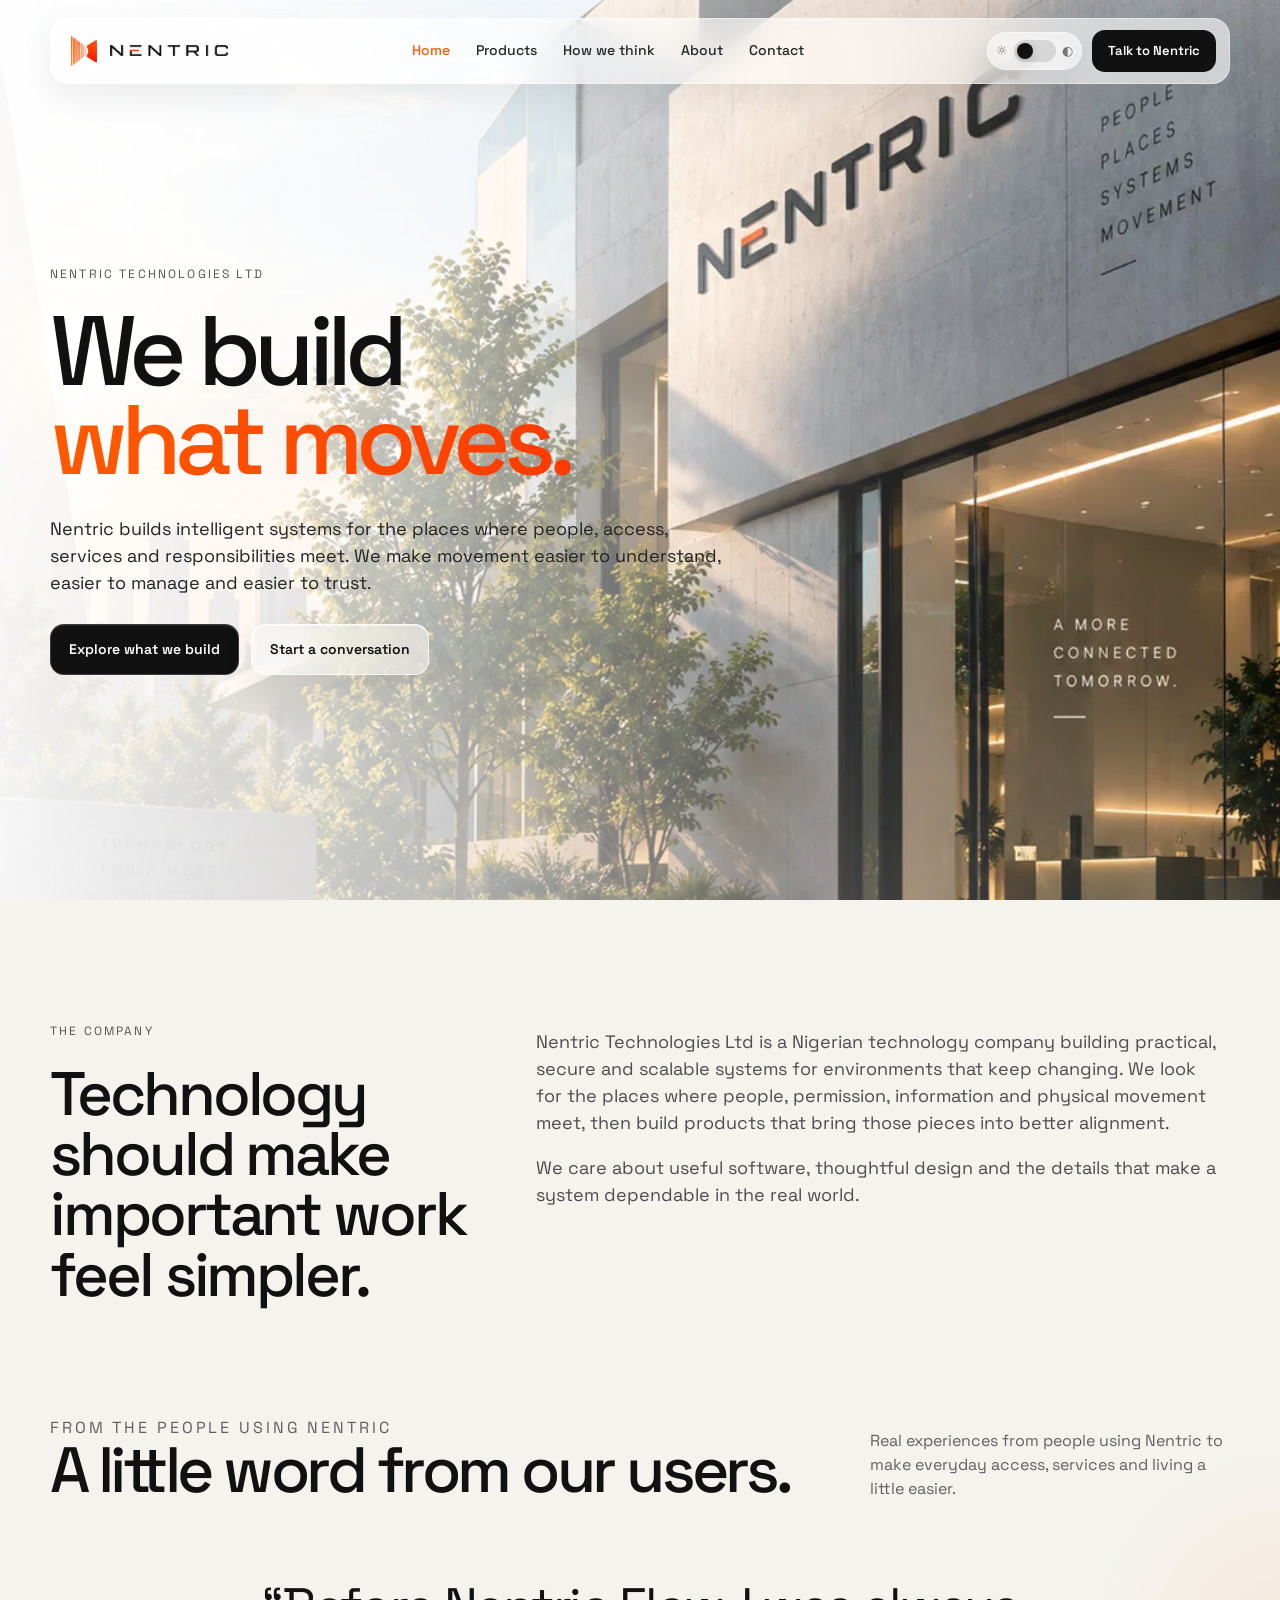
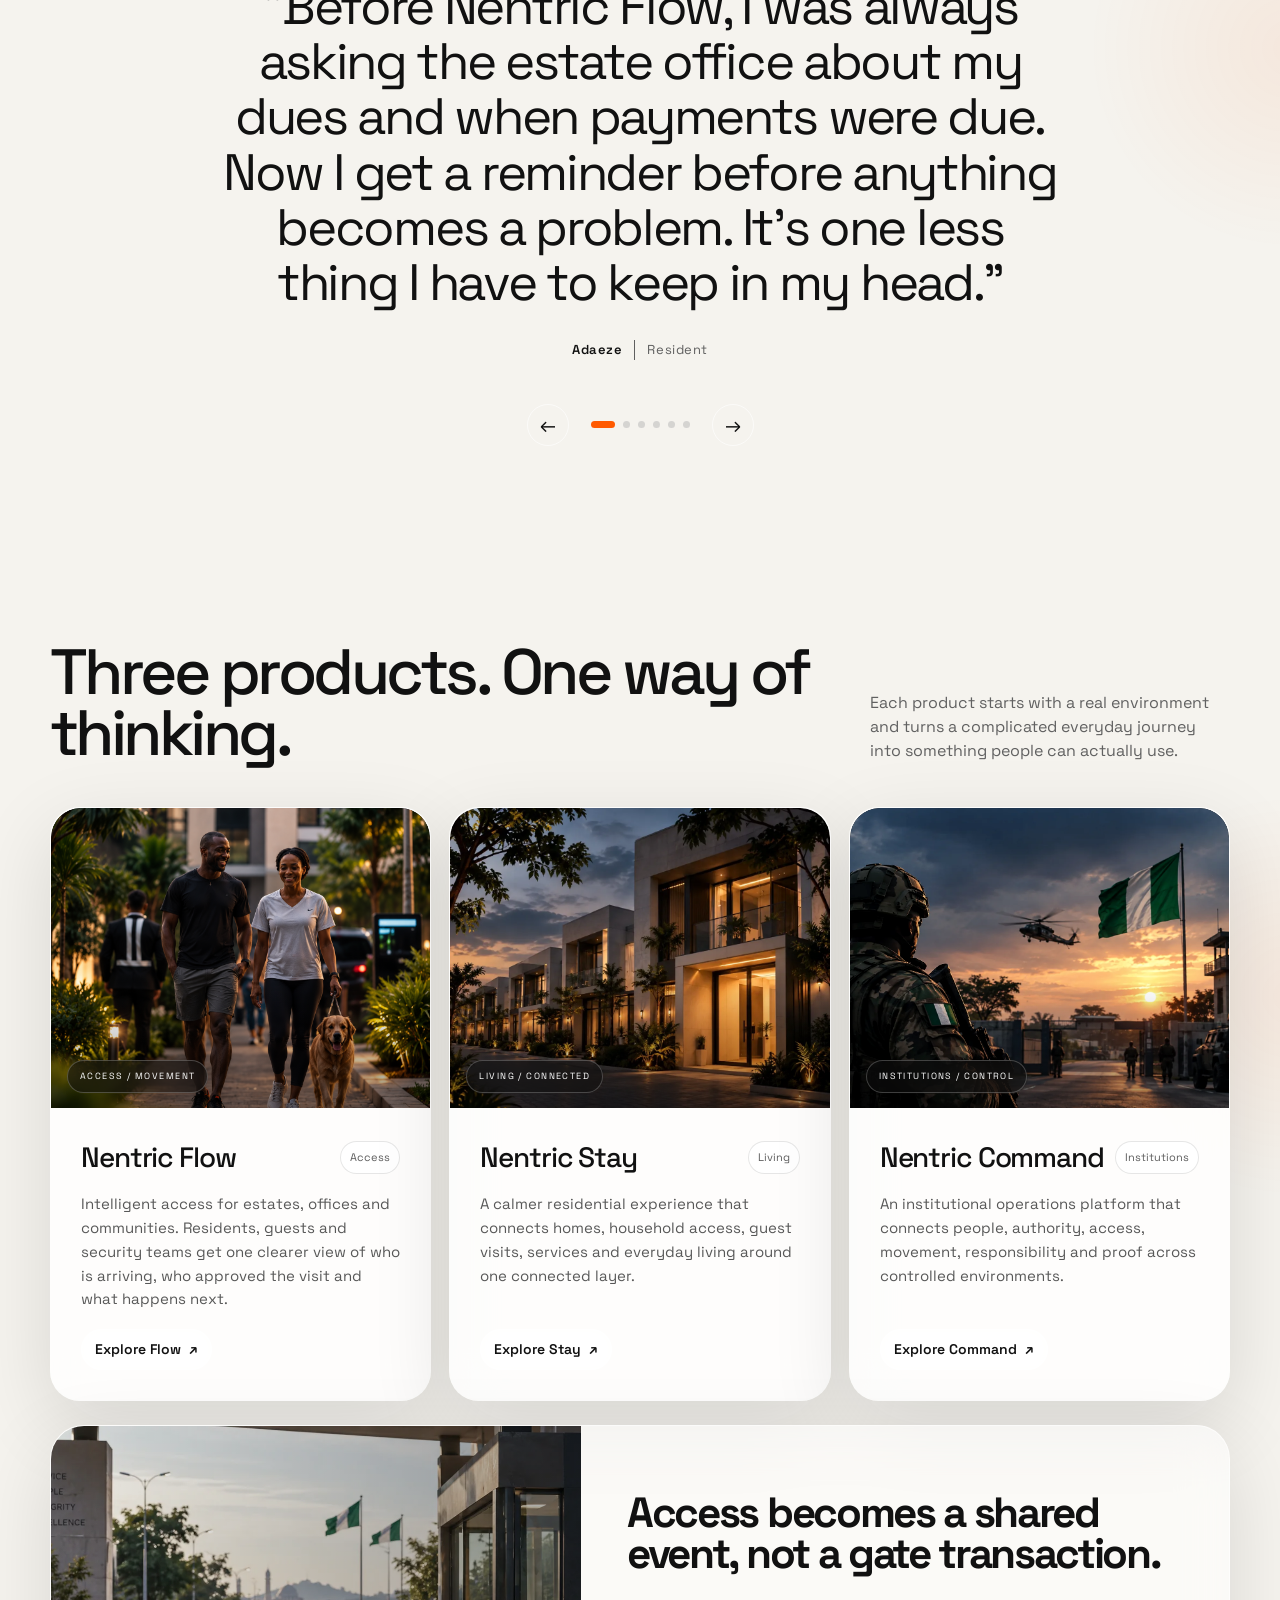
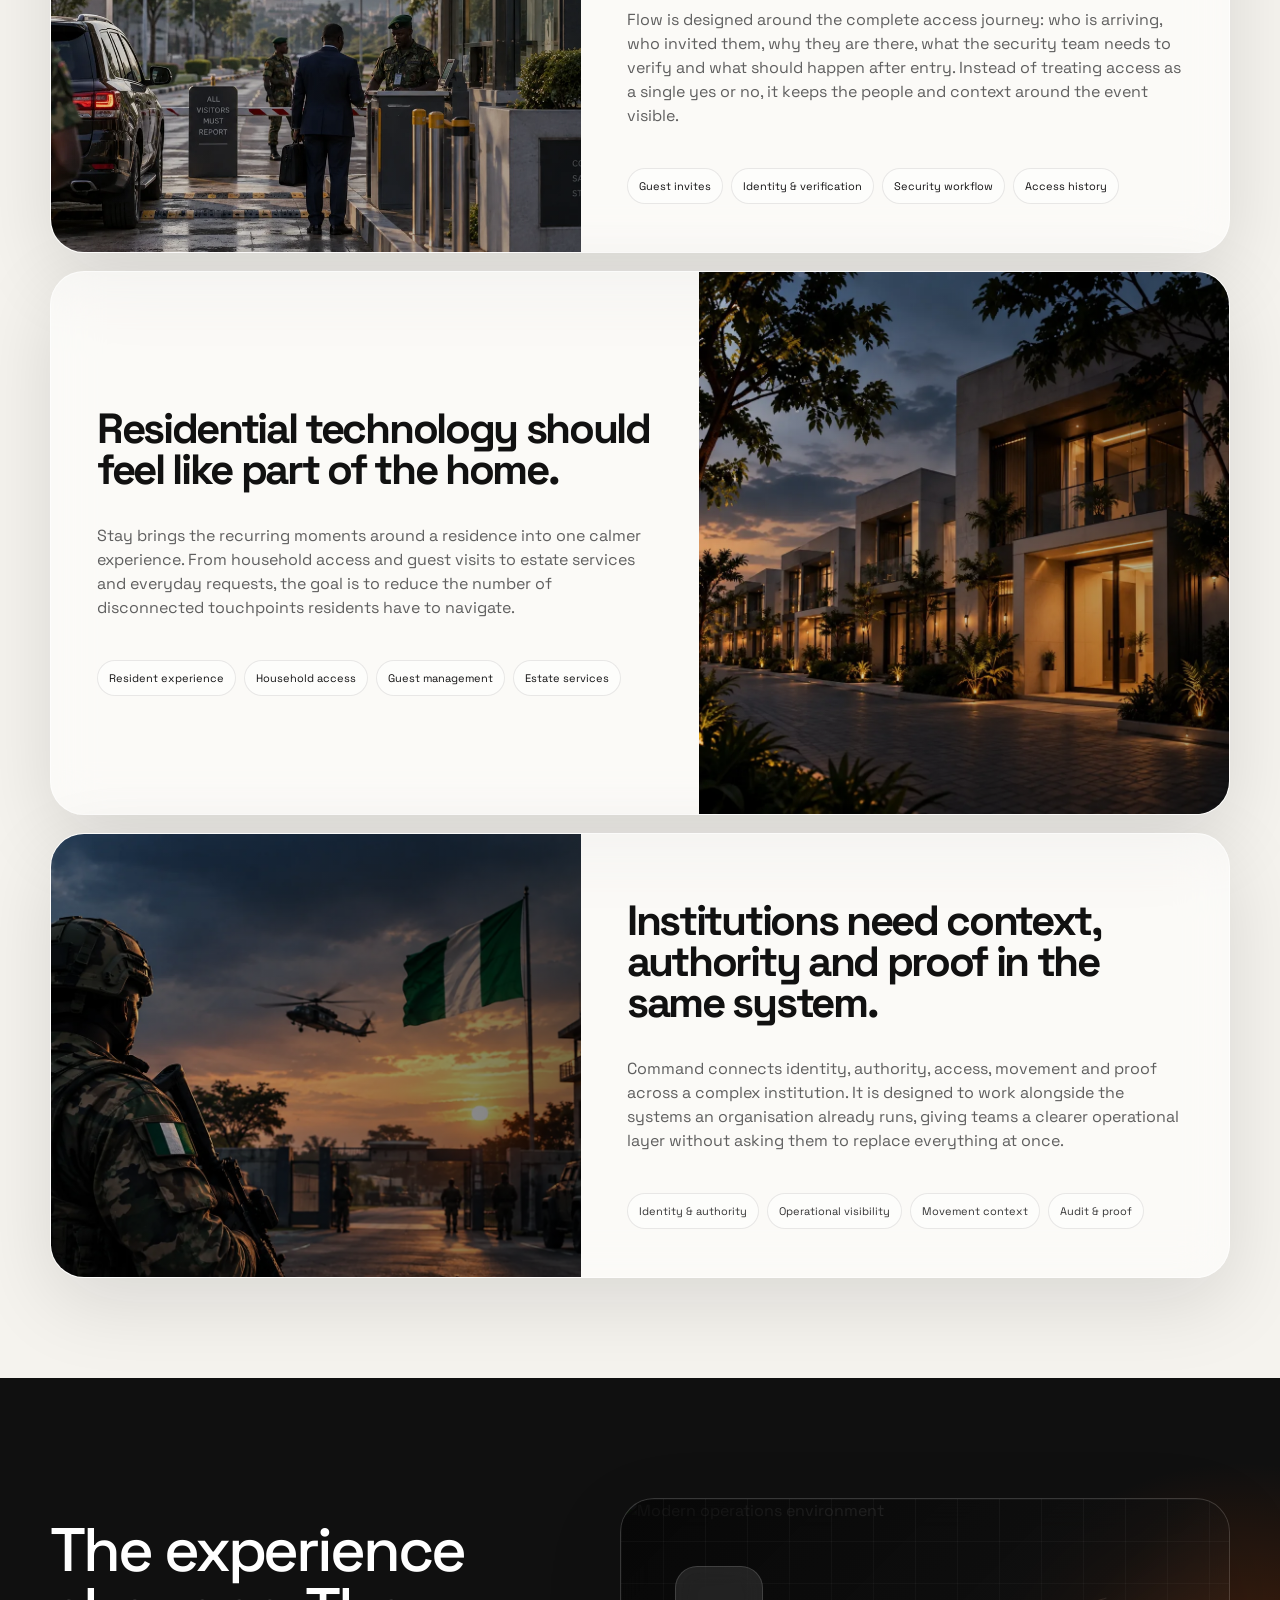
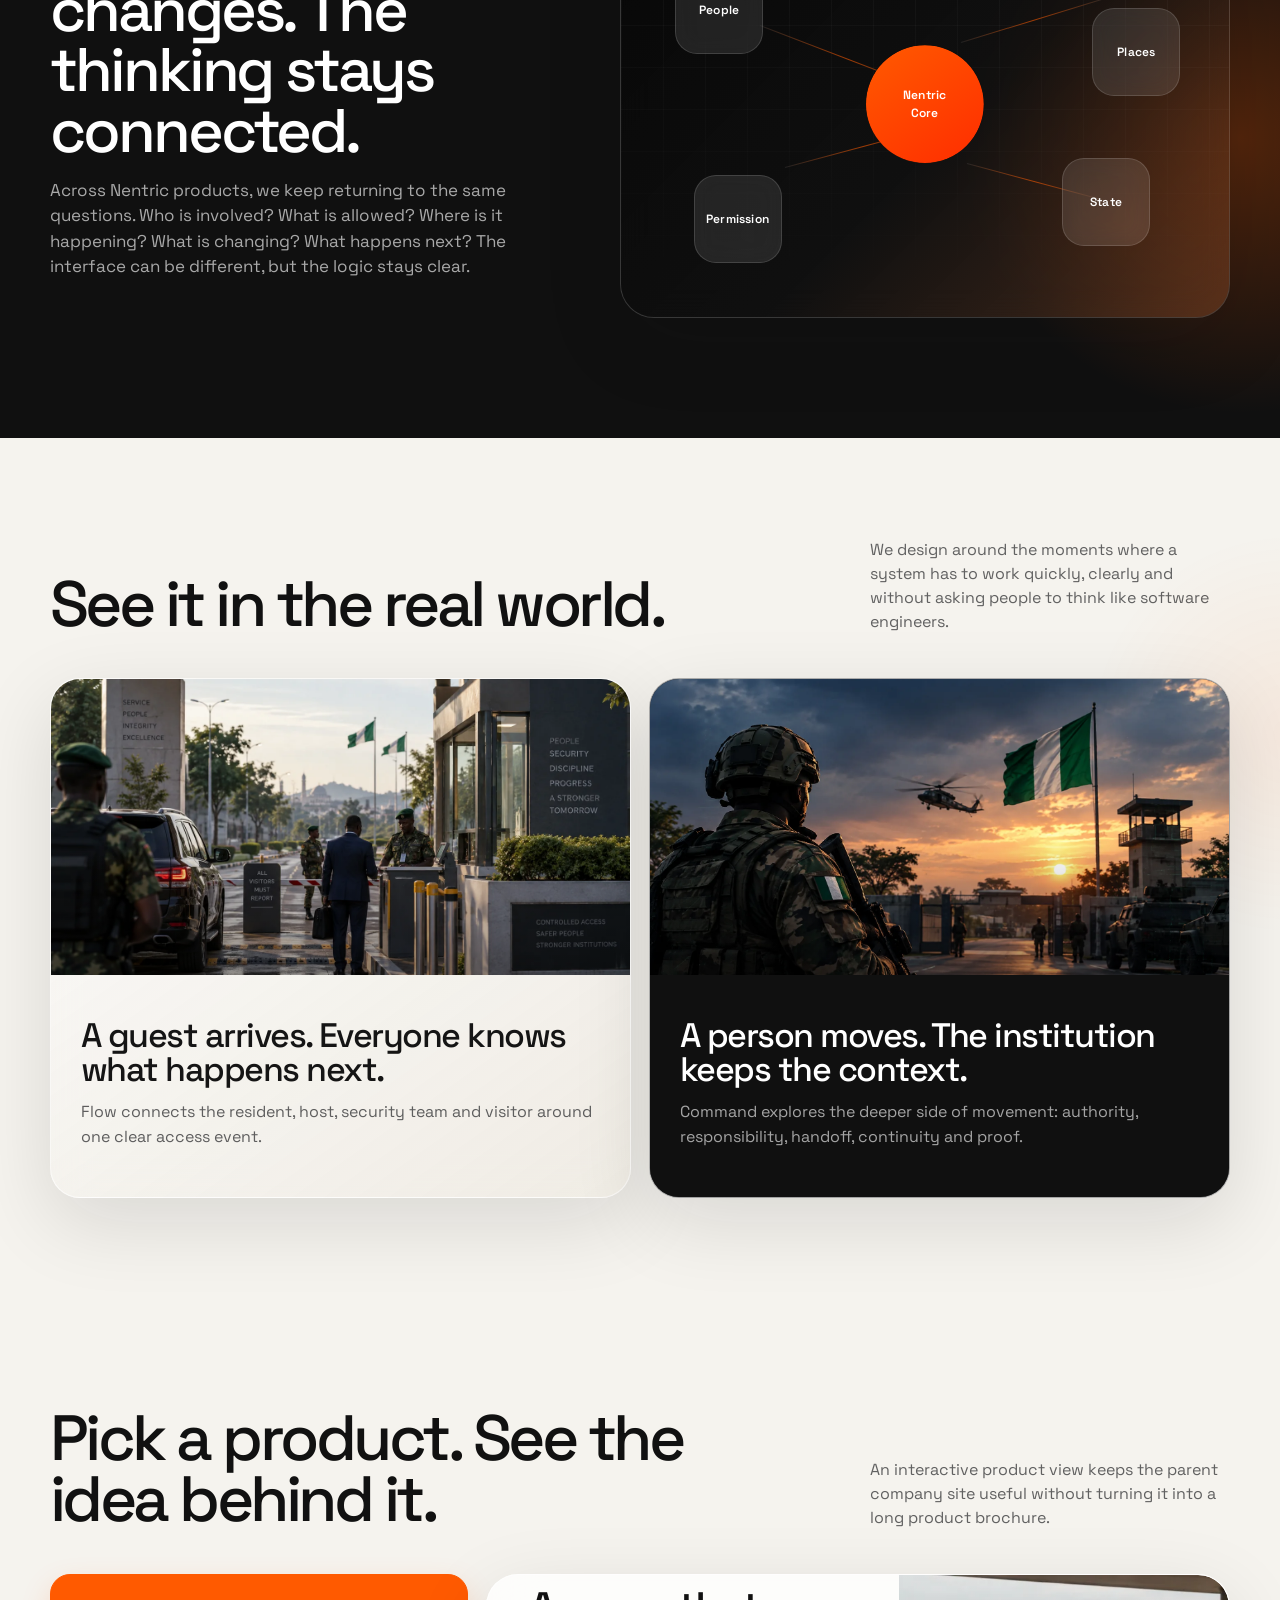
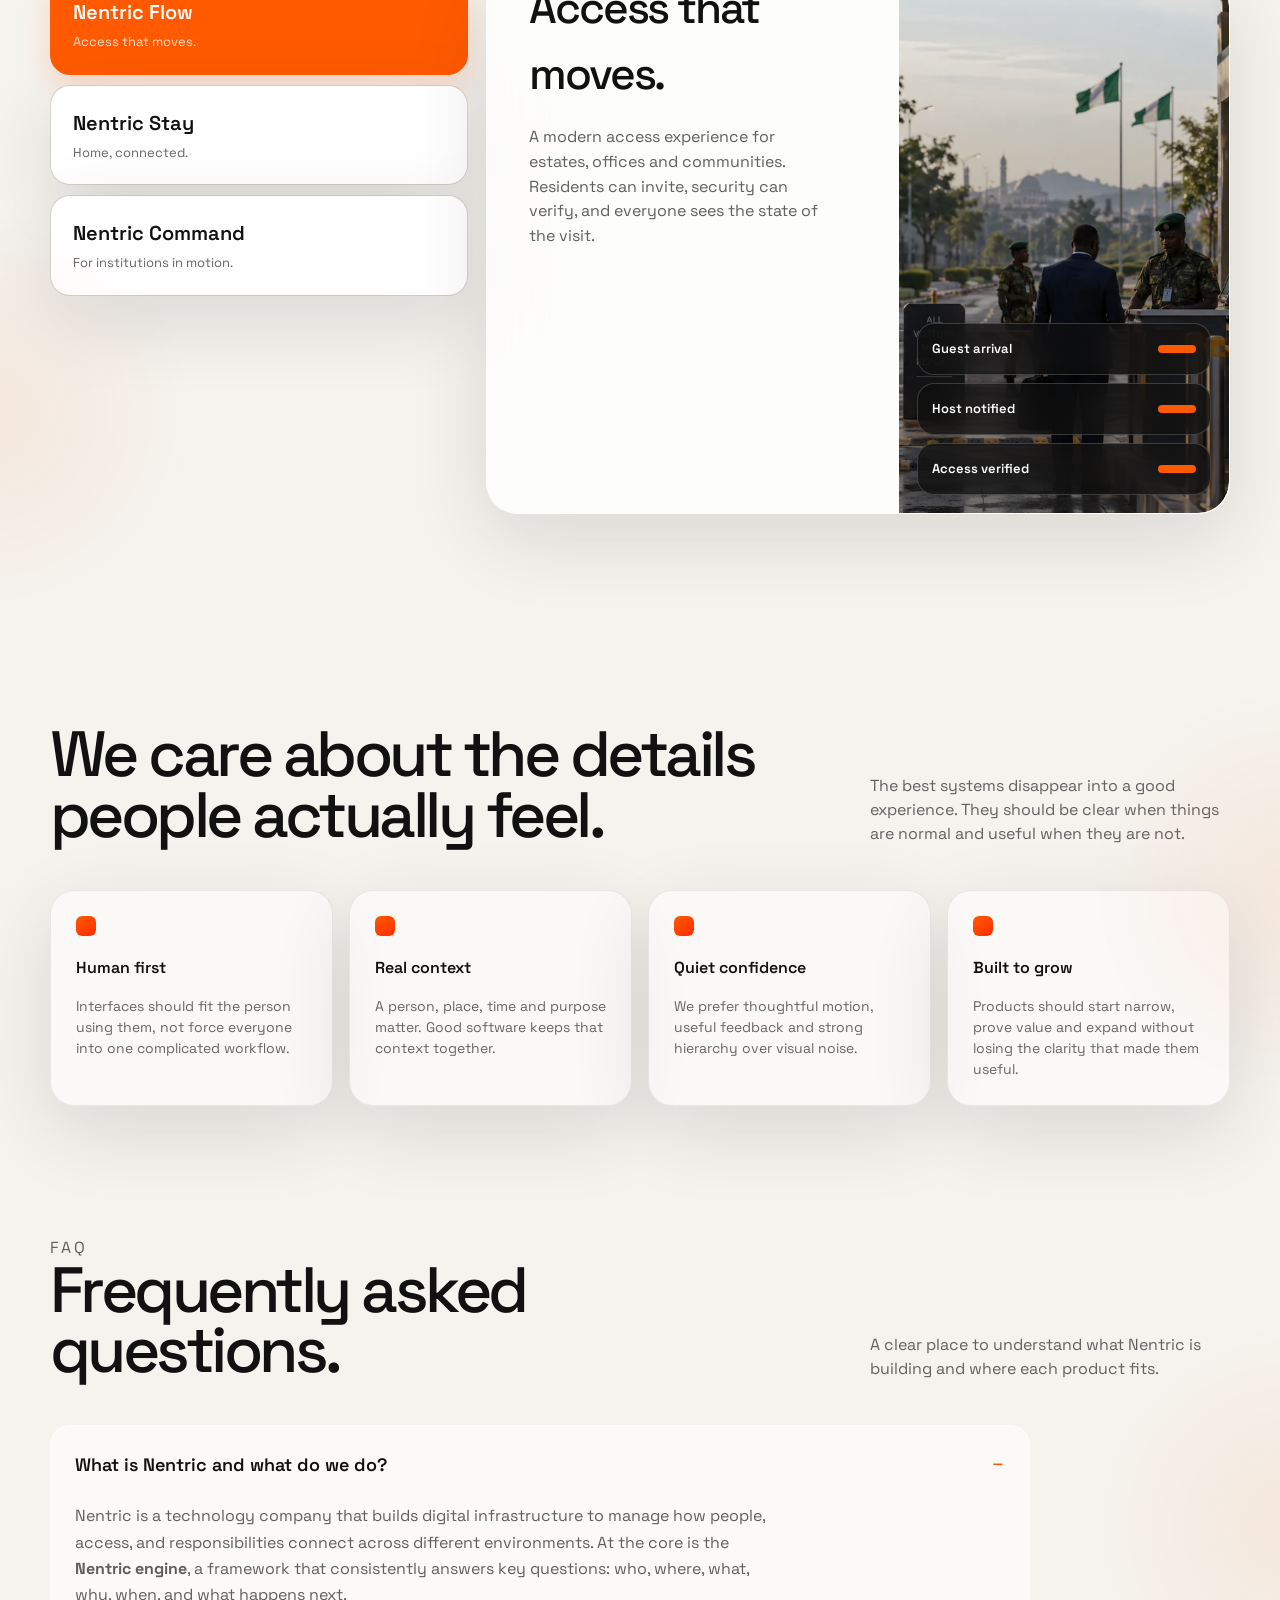
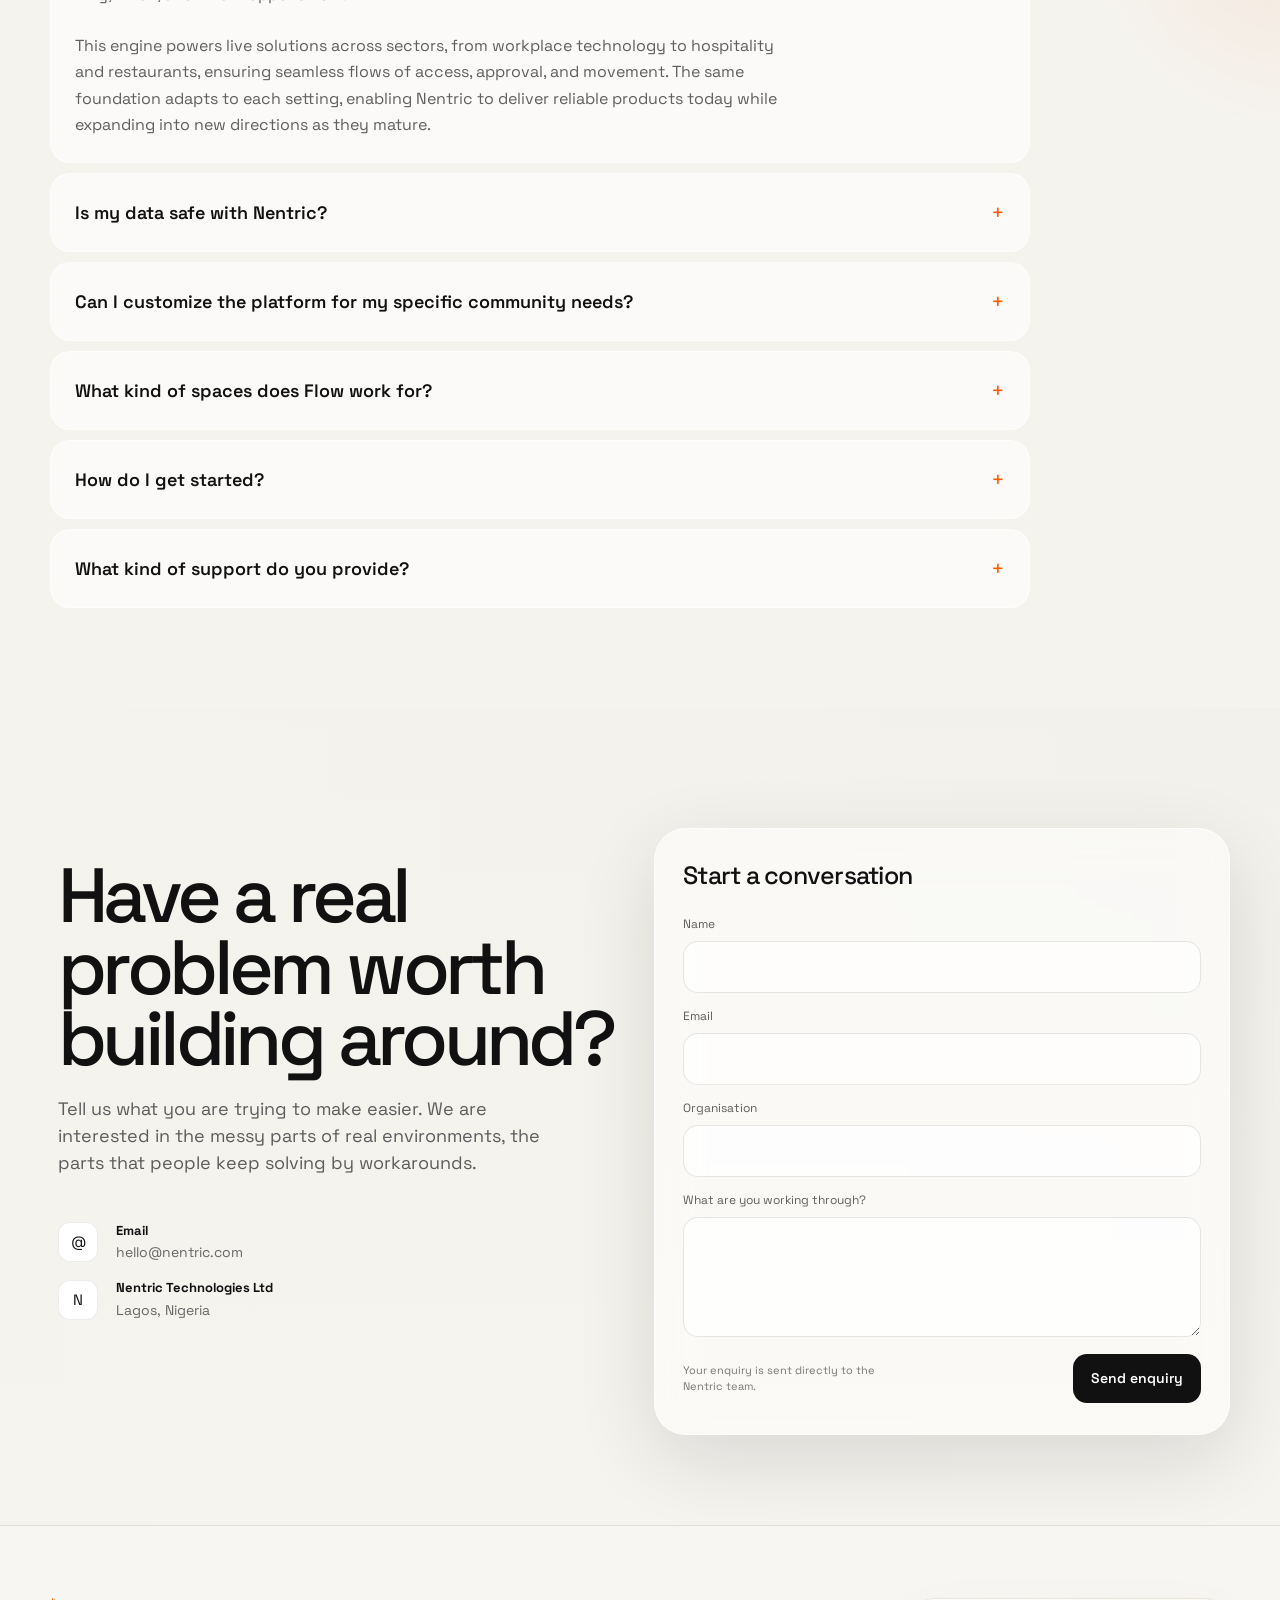
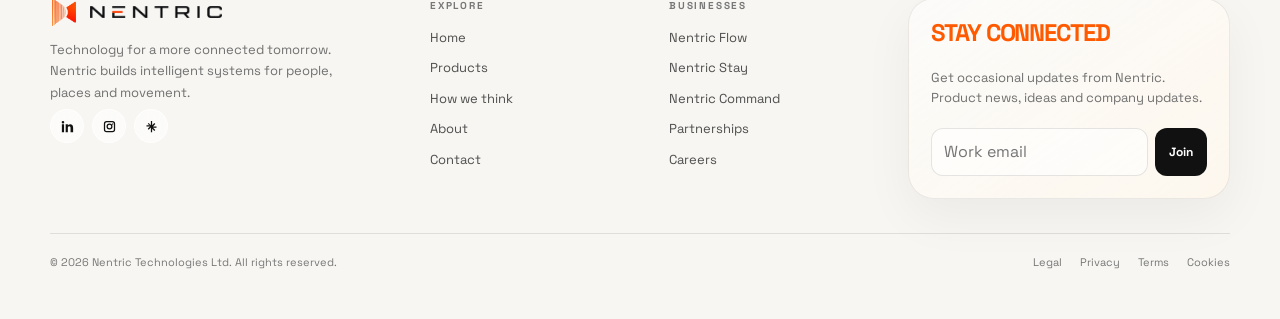
==== commit 178c3bb3: "Update index.html Made a grammar correction in the faq section" ====
--- a/index.html
+++ b/index.html
@@ -1480,7 +1480,7 @@
 <div class="shell">
 <div class="section-head reveal"><div><p class="eyebrow">FAQ</p><h2>Frequently asked questions.</h2></div><p>A clear place to understand what Nentric is building and where each product fits.</p></div>
 <div class="faq-list">
-<details open><summary>What is Clannit and how does it work?</summary><p>Nentric is a technology company that builds digital infrastructure to manage how people, access, and responsibilities connect across different environments. At the core is the <strong>Nentric engine</strong>, a framework that consistently answers key questions: who, where, what, why, when, and what happens next.</p><p>This engine powers live solutions across sectors, from workplace technology to hospitality and restaurants, ensuring seamless flows of access, approval, and movement. The same foundation adapts to each setting, enabling Nentric to deliver reliable products today while expanding into new directions as they mature.</p></details>
+<details open><summary>What is Nentric and what do we do?</summary><p>Nentric is a technology company that builds digital infrastructure to manage how people, access, and responsibilities connect across different environments. At the core is the <strong>Nentric engine</strong>, a framework that consistently answers key questions: who, where, what, why, when, and what happens next.</p><p>This engine powers live solutions across sectors, from workplace technology to hospitality and restaurants, ensuring seamless flows of access, approval, and movement. The same foundation adapts to each setting, enabling Nentric to deliver reliable products today while expanding into new directions as they mature.</p></details>
 <details><summary>Is my data safe with Nentric?</summary><p>Nentric only collects what a workflow needs to function, such as visitor and access details for Flow. The site does not run marketing or analytics cookies, and there is a plain language privacy notice on the site explaining what is collected and why.</p></details>
 <details><summary>Can I customize the platform for my specific community needs?</summary><p>Yes! Nentric is designed to be flexible and customizable. You can configure access controls, communication channels, and features based on your community's unique requirements. Our team also provides setup assistance to ensure the platform works perfectly for your specific use case.</p></details>
 <details><summary>What kind of spaces does Flow work for?</summary><p>Its first home is residential estates, but the architecture extends to offices, schools, hotels, construction sites and events, anywhere someone needs to move through a controlled space with context instead of a phone cal</p></details>
